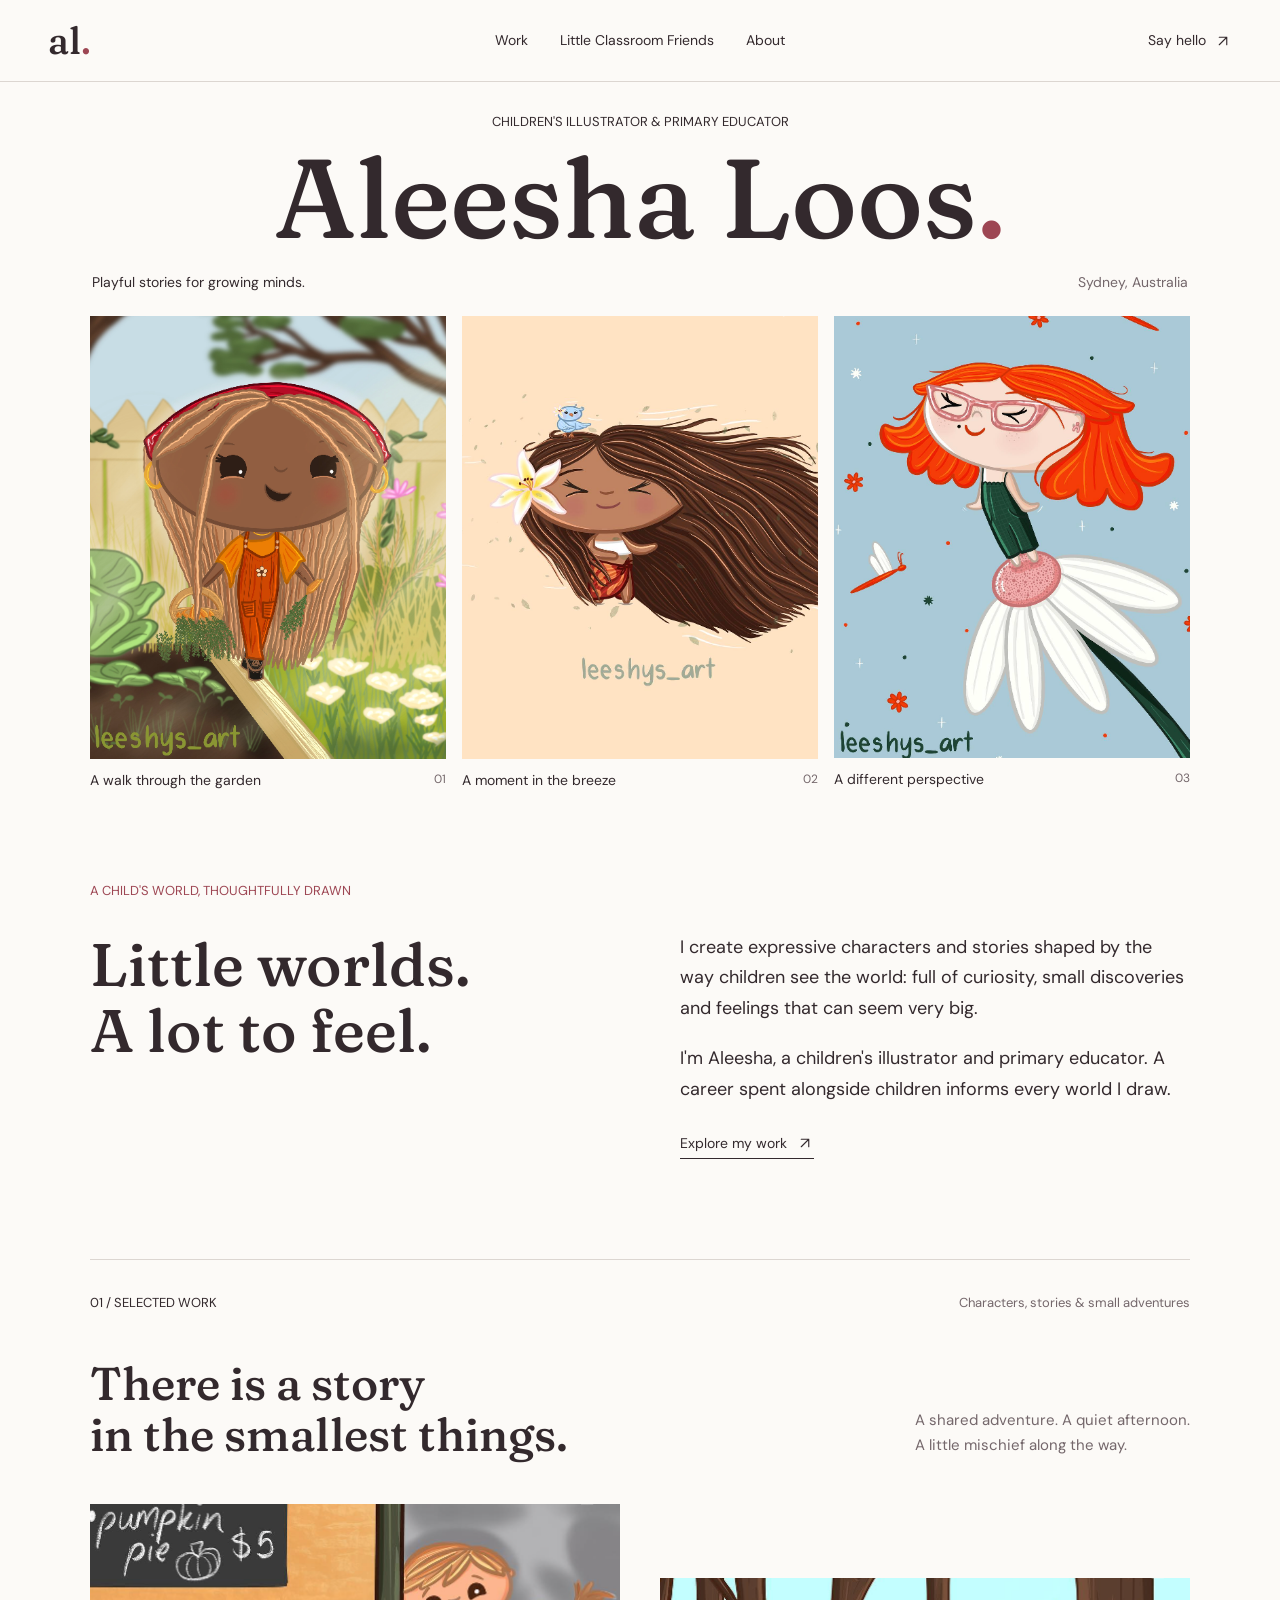
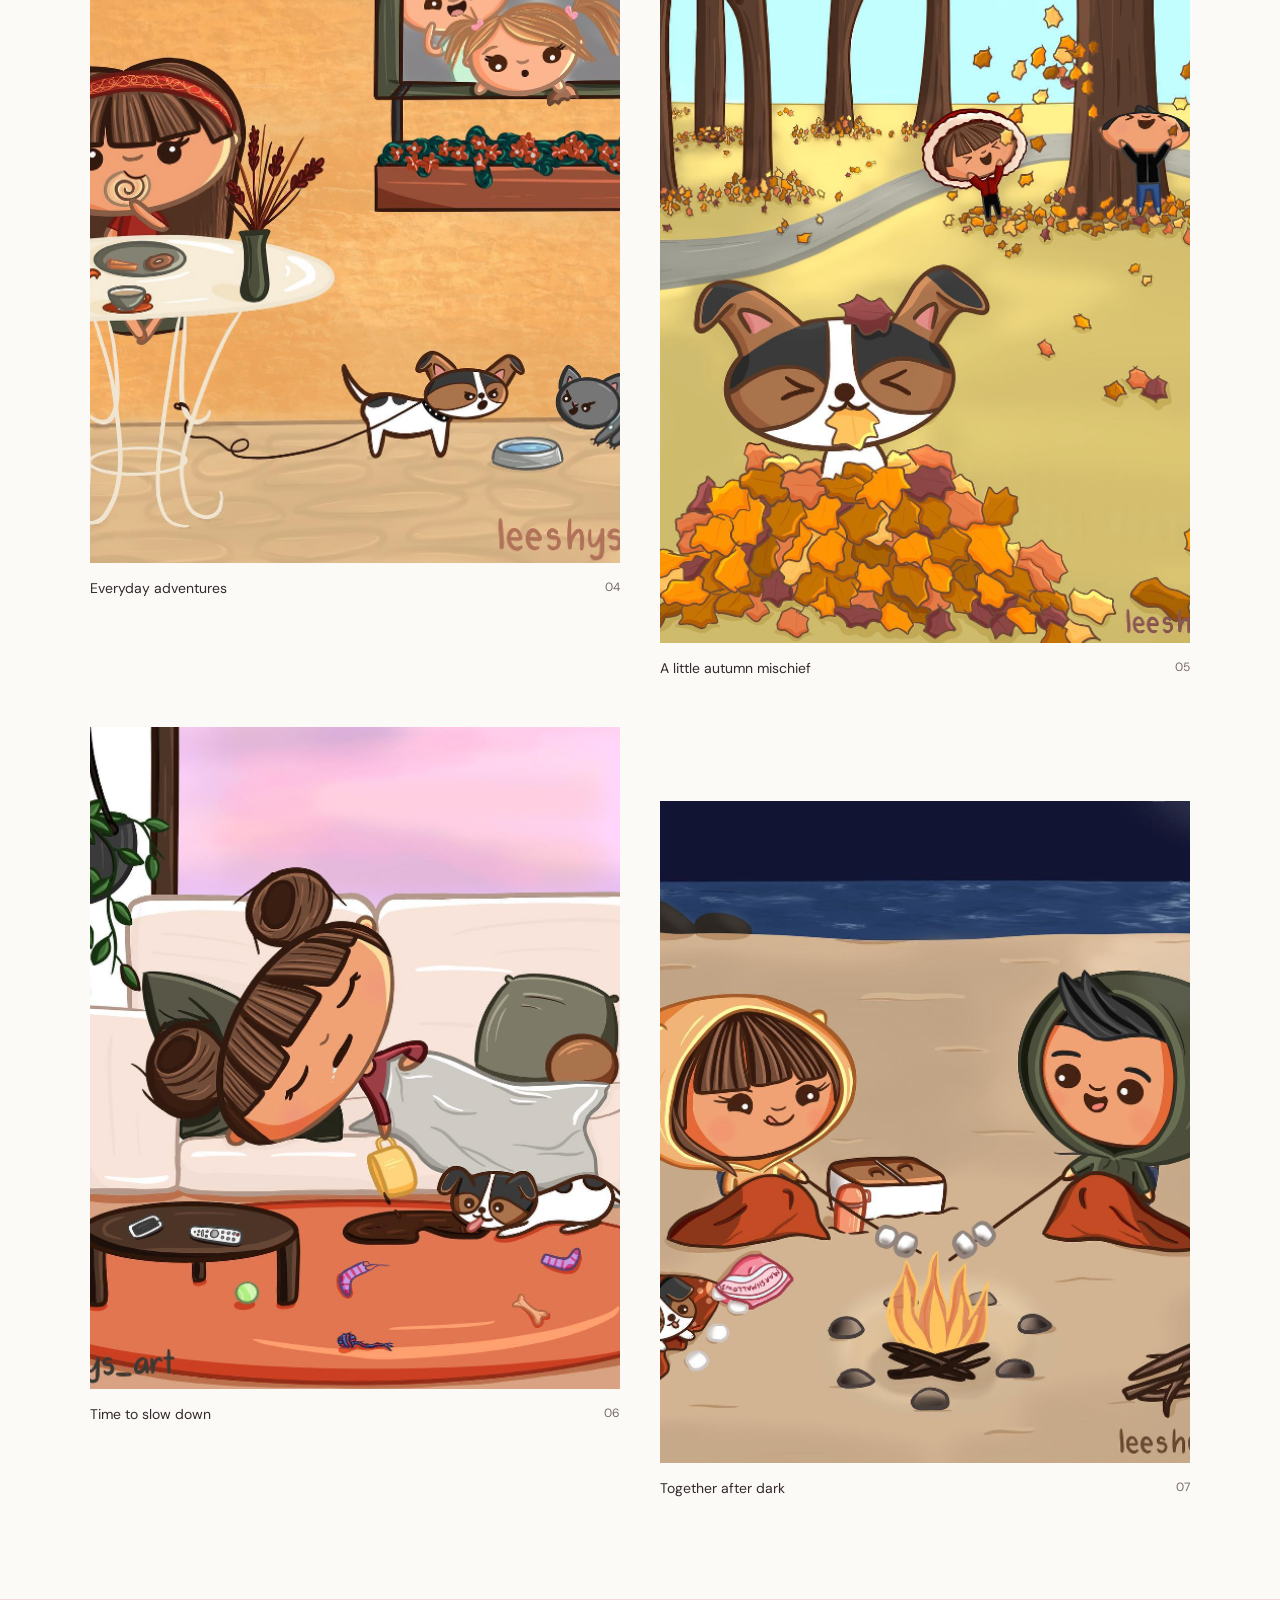
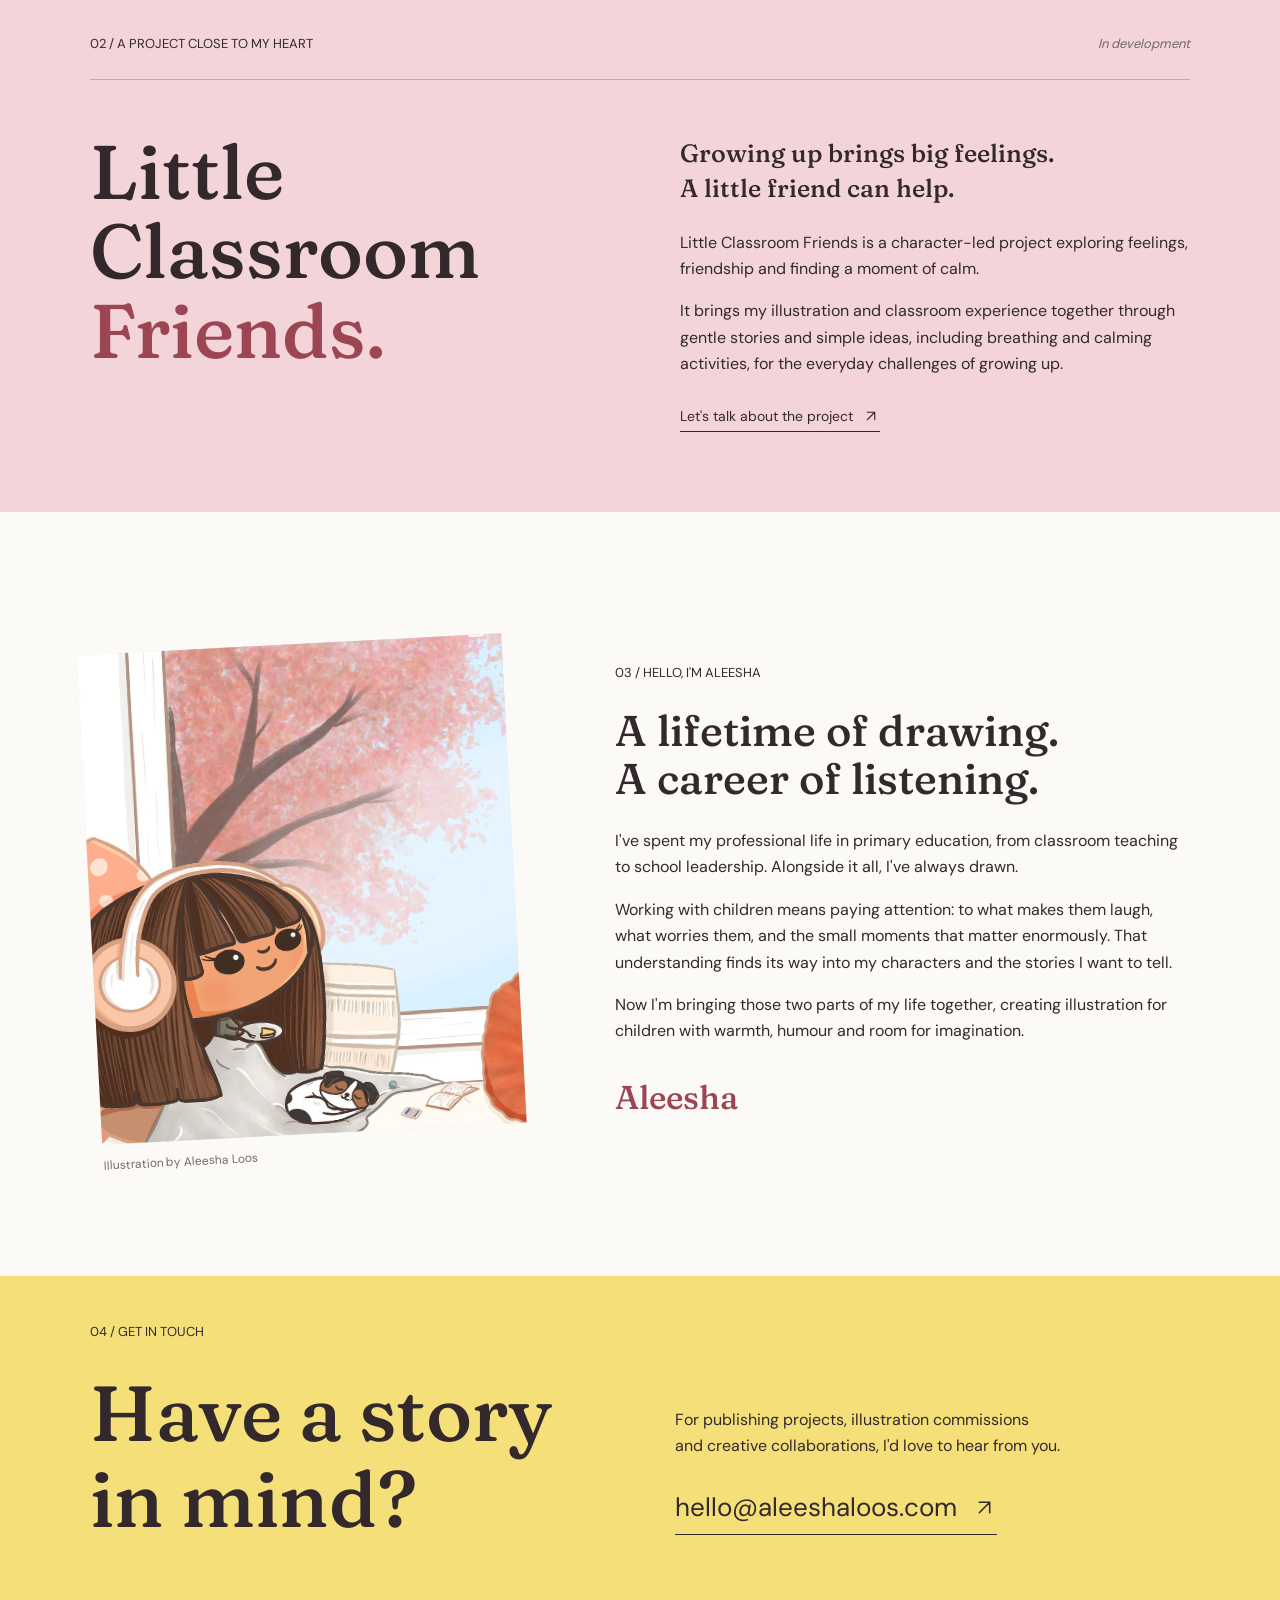
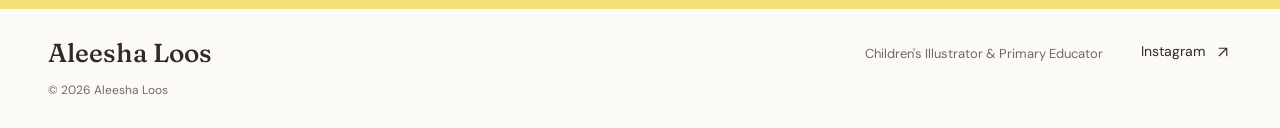
==== index.html @ e189f062 "v1 website for aleesha loos" ====
<!doctype html>
<html lang="en-AU">
<head>
  <meta charset="utf-8" />
  <meta name="viewport" content="width=device-width, initial-scale=1" />
  <meta name="theme-color" content="#fcfaf7" />
  <title>Aleesha Loos | Children's Illustrator &amp; Primary Educator</title>
  <meta name="description" content="Expressive characters and little worlds by Aleesha Loos, a Sydney-based children's illustrator and primary educator. Publishing projects and illustration commissions." />
  <link rel="icon" type="image/svg+xml" href="favicon.svg" />
  <link rel="preload" href="assets/fonts/fraunces-medium.ttf" as="font" type="font/ttf" crossorigin />
  <link rel="preload" href="assets/fonts/dm-sans-regular.ttf" as="font" type="font/ttf" crossorigin />
  <link rel="stylesheet" href="styles.css" />
  <script src="script.js" defer></script>
</head>
<body>
  <a class="skip-link" href="#main">Skip to content</a>
  <!-- Icons from Lucide, ISC licence. -->
  <svg class="icon-definitions" xmlns="http://www.w3.org/2000/svg" aria-hidden="true">
    <symbol id="arrow-up-right" viewBox="0 0 24 24"><path d="M7 7h10v10M7 17 17 7"/></symbol>
    <symbol id="close" viewBox="0 0 24 24"><path d="M18 6 6 18m0-12 12 12"/></symbol>
  </svg>
  <header class="site-header">
    <a href="#top" class="wordmark" aria-label="Aleesha Loos, home">al<span>.</span></a>
    <nav aria-label="Main navigation"><a href="#portfolio">Work</a><a href="#little-classroom-friends">Little Classroom Friends</a><a href="#about">About</a></nav>
    <a class="header-contact" href="#contact">Say hello <svg class="icon" aria-hidden="true"><use href="#arrow-up-right"/></svg></a>
  </header>
  <main id="main">
    <section class="opening" id="top" aria-labelledby="site-title">
      <div class="masthead">
        <p class="eyebrow">Children's Illustrator &amp; Primary Educator</p>
        <h1 id="site-title">Aleesha Loos<span class="name-period">.</span></h1>
        <div class="masthead-bottom"><p>Playful stories for growing minds.</p><p>Sydney, Australia</p></div>
      </div>
      <div class="opening-gallery"><figure class="work-item"><button type="button" class="art-button" aria-label="View a walk through the garden" data-art="garden" data-title="A walk through the garden"><span class="art-window" style="aspect-ratio:380/473"><img src="assets/illustrations-01.png" alt="An illustrated child with long textured hair and an orange outfit walking along a garden fence." fetchpriority="high" decoding="async" style="width:538.94737%;left:-318.15789%;top:-132.55814%" /></span><span class="view-art" aria-hidden="true"><svg class="icon" aria-hidden="true"><use href="#arrow-up-right"/></svg></span></button><figcaption><span>A walk through the garden</span><span class="work-index">01</span></figcaption></figure>
<figure class="work-item"><button type="button" class="art-button" aria-label="View a moment in the breeze" data-art="breeze" data-title="A moment in the breeze"><span class="art-window" style="aspect-ratio:380/473"><img src="assets/illustrations-01.png" alt="A smiling illustrated girl with a flower tucked into long hair blowing in the breeze." fetchpriority="high" decoding="async" style="width:538.94737%;left:-216.84211%;top:-132.55814%" /></span><span class="view-art" aria-hidden="true"><svg class="icon" aria-hidden="true"><use href="#arrow-up-right"/></svg></span></button><figcaption><span>A moment in the breeze</span><span class="work-index">02</span></figcaption></figure>
<figure class="work-item"><button type="button" class="art-button" aria-label="View a different perspective" data-art="daisy" data-title="A different perspective"><span class="art-window" style="aspect-ratio:344/427"><img src="assets/illustrations-02.png" alt="An orange-haired character in glasses balancing on the centre of a white daisy." fetchpriority="high" decoding="async" style="width:551.16279%;left:-436.62791%;top:-42.62295%" /></span><span class="view-art" aria-hidden="true"><svg class="icon" aria-hidden="true"><use href="#arrow-up-right"/></svg></span></button><figcaption><span>A different perspective</span><span class="work-index">03</span></figcaption></figure></div>
    </section>
    <section class="introduction section-wrap" aria-labelledby="intro-title">
      <p class="eyebrow section-label">A child's world, thoughtfully drawn</p>
      <div class="intro-layout">
        <h2 id="intro-title">Little worlds.<br />A lot to feel.</h2>
        <div class="intro-copy">
          <p>I create expressive characters and stories shaped by the way children see the world: full of curiosity, small discoveries and feelings that can seem very big.</p>
          <p>I'm Aleesha, a children's illustrator and primary educator. A career spent alongside children informs every world I draw.</p>
          <a class="text-link" href="#portfolio">Explore my work <svg class="icon" aria-hidden="true"><use href="#arrow-up-right"/></svg></a>
        </div>
      </div>
    </section>
    <section class="selected-work section-wrap" id="portfolio" aria-labelledby="work-title">
      <div class="section-topline"><p class="eyebrow">01 / Selected work</p><p>Characters, stories &amp; small adventures</p></div>
      <div class="work-heading"><h2 id="work-title">There is a story<br />in the smallest things.</h2><p>A shared adventure. A quiet afternoon.<br />A little mischief along the way.</p></div>
      <div class="story-grid"><figure class="work-item"><button type="button" class="art-button" aria-label="View everyday adventures" data-art="cafe" data-title="Everyday adventures"><span class="art-window" style="aspect-ratio:346/430"><img src="assets/illustrations-03.png" alt="A girl sitting outside a cafe with her dog while two children look out of the window." loading="lazy" decoding="async" style="width:544.50867%;left:-128.32370%;top:-103.25581%" /></span><span class="view-art" aria-hidden="true"><svg class="icon" aria-hidden="true"><use href="#arrow-up-right"/></svg></span></button><figcaption><span>Everyday adventures</span><span class="work-index">04</span></figcaption></figure>
<figure class="work-item"><button type="button" class="art-button" aria-label="View a little autumn mischief" data-art="autumn" data-title="A little autumn mischief"><span class="art-window" style="aspect-ratio:343/430"><img src="assets/illustrations-03.png" alt="A dog playing in a heap of autumn leaves while two children enjoy the woods behind it." loading="lazy" decoding="async" style="width:549.27114%;left:-232.06997%;top:-103.25581%" /></span><span class="view-art" aria-hidden="true"><svg class="icon" aria-hidden="true"><use href="#arrow-up-right"/></svg></span></button><figcaption><span>A little autumn mischief</span><span class="work-index">05</span></figcaption></figure>
<figure class="work-item"><button type="button" class="art-button" aria-label="View time to slow down" data-art="rest" data-title="Time to slow down"><span class="art-window" style="aspect-ratio:344/430"><img src="assets/illustrations-03.png" alt="A character resting on a sofa beside a sleeping dog in a warm, colourful living room." loading="lazy" decoding="async" style="width:547.67442%;left:-332.84884%;top:-103.25581%" /></span><span class="view-art" aria-hidden="true"><svg class="icon" aria-hidden="true"><use href="#arrow-up-right"/></svg></span></button><figcaption><span>Time to slow down</span><span class="work-index">06</span></figcaption></figure>
<figure class="work-item"><button type="button" class="art-button" aria-label="View together after dark" data-art="campfire" data-title="Together after dark"><span class="art-window" style="aspect-ratio:344/430"><img src="assets/illustrations-03.png" alt="Two characters wrapped in blankets toasting marshmallows over a campfire beside the sea." loading="lazy" decoding="async" style="width:547.67442%;left:-434.59302%;top:-103.25581%" /></span><span class="view-art" aria-hidden="true"><svg class="icon" aria-hidden="true"><use href="#arrow-up-right"/></svg></span></button><figcaption><span>Together after dark</span><span class="work-index">07</span></figcaption></figure></div>
    </section>
    <section class="friends-section" id="little-classroom-friends" aria-labelledby="friends-title">
      <div class="section-wrap friends-inner">
        <div class="section-topline"><p class="eyebrow">02 / A project close to my heart</p><p class="project-status">In development</p></div>
        <div class="friends-layout">
          <h2 id="friends-title">Little<br />Classroom<br /><span>Friends.</span></h2>
          <div class="friends-copy">
            <p class="lead">Growing up brings big feelings.<br />A little friend can help.</p>
            <p>Little Classroom Friends is a character-led project exploring feelings, friendship and finding a moment of calm.</p>
            <p>It brings my illustration and classroom experience together through gentle stories and simple ideas, including breathing and calming activities, for the everyday challenges of growing up.</p>
            <a class="text-link" href="mailto:hello@aleeshaloos.com?subject=Little%20Classroom%20Friends">Let's talk about the project <svg class="icon" aria-hidden="true"><use href="#arrow-up-right"/></svg></a>
          </div>
        </div>
      </div>
    </section>
    <section class="about-section section-wrap" id="about" aria-labelledby="about-title">
      <div class="about-art"><figure><span class="art-window" style="aspect-ratio:345/398"><img src="assets/illustrations-03.png" alt="A character wearing headphones and reading beside a window, with a small dog tucked under her arm." loading="lazy" decoding="async" style="width:546.08696%;left:-27.24638%;top:-228.39196%" /></span><figcaption>Illustration by Aleesha Loos</figcaption></figure></div>
      <div class="about-copy">
        <p class="eyebrow">03 / Hello, I'm Aleesha</p>
        <h2 id="about-title">A lifetime of drawing.<br />A career of listening.</h2>
        <p>I've spent my professional life in primary education, from classroom teaching to school leadership. Alongside it all, I've always drawn.</p>
        <p>Working with children means paying attention: to what makes them laugh, what worries them, and the small moments that matter enormously. That understanding finds its way into my characters and the stories I want to tell.</p>
        <p>Now I'm bringing those two parts of my life together, creating illustration for children with warmth, humour and room for imagination.</p>
        <p class="about-signature">Aleesha</p>
      </div>
    </section>
    <section class="contact-section" id="contact" aria-labelledby="contact-title">
      <div class="section-wrap contact-inner">
        <p class="eyebrow">04 / Get in touch</p>
        <h2 id="contact-title">Have a story<br />in mind?</h2>
        <div class="contact-details"><p>For publishing projects, illustration commissions<br class="desktop-break" /> and creative collaborations, I'd love to hear from you.</p><a class="email-link" href="mailto:hello@aleeshaloos.com">hello@aleeshaloos.com <svg class="icon" aria-hidden="true"><use href="#arrow-up-right"/></svg></a></div>
      </div>
    </section>
  </main>
  <footer class="site-footer">
    <a class="footer-name" href="#top">Aleesha Loos</a>
    <p>Children's Illustrator &amp; Primary Educator</p>
    <a class="text-link" href="https://www.instagram.com/leeshys_art/" target="_blank" rel="noopener noreferrer">Instagram <svg class="icon" aria-hidden="true"><use href="#arrow-up-right"/></svg></a>
    <p class="copyright">&copy; 2026 Aleesha Loos</p>
  </footer>
  <dialog class="art-dialog" aria-labelledby="dialog-title">
    <div class="dialog-toolbar"><p id="dialog-title"></p><button type="button" class="icon-button dialog-close" aria-label="Close illustration" title="Close illustration"><svg class="icon" aria-hidden="true"><use href="#close"/></svg></button></div>
    <div class="dialog-art"></div>
  </dialog>
</body>
</html>
---- styles.css ----
@font-face{font-family:Fraunces;src:url('assets/fonts/fraunces-medium.ttf') format('truetype');font-style:normal;font-weight:500;font-display:swap}
@font-face{font-family:'DM Sans';src:url('assets/fonts/dm-sans-regular.ttf') format('truetype');font-style:normal;font-weight:400;font-display:swap}
:root{--paper:#fcfaf7;--ink:#33292d;--muted:#74676b;--line:#dcd6d1;--rose:#9d4653;--pink:#f3d5d9;--blue:#d8e8ee;--yellow:#f5df79;--serif:Fraunces,Georgia,serif;--sans:'DM Sans',Arial,sans-serif}
*{box-sizing:border-box}
html{scroll-behavior:smooth;scroll-padding-top:96px}
body{margin:0;background:var(--paper);color:var(--ink);font-family:var(--sans);font-size:16px;line-height:1.65;letter-spacing:0;-webkit-font-smoothing:antialiased}
body.dialog-open{overflow:hidden}
button,a{-webkit-tap-highlight-color:transparent}
a{color:inherit;text-decoration:none}
button{font:inherit;color:inherit}
button:focus-visible,a:focus-visible{outline:2px solid var(--rose);outline-offset:6px}
::selection{background:var(--pink);color:var(--ink)}
p,h1,h2,h3,figure{margin:0}
h1,h2{font-family:var(--serif);font-weight:500;line-height:1.1;text-wrap:balance}
p{max-width:65ch}
.icon{width:22px;height:22px;fill:none;stroke:currentColor;stroke-width:1.5;stroke-linecap:round;stroke-linejoin:round;flex-shrink:0}
.icon-definitions{position:absolute;width:0;height:0;overflow:hidden}
.skip-link{position:fixed;top:8px;left:16px;padding:10px 16px;background:var(--ink);color:white;z-index:20;transform:translateY(-180%)}
.skip-link:focus{transform:translateY(0)}
.site-header{position:relative;z-index:5;min-height:82px;max-width:1440px;margin:auto;padding:12px 48px;display:grid;grid-template-columns:1fr auto 1fr;align-items:center;gap:24px;border-bottom:1px solid var(--line)}
.wordmark{font-family:var(--serif);font-size:38px;line-height:1;justify-self:start}
.wordmark span{color:var(--rose)}
nav{display:flex;align-items:center;gap:32px;font-size:14px}
nav a,.header-contact{position:relative}
nav a:after{content:'';position:absolute;height:1px;background:currentColor;left:0;right:0;bottom:-4px;transform:scaleX(0);transform-origin:left;transition:transform .2s}
nav a:hover:after,nav a[aria-current='location']:after{transform:scaleX(1)}
.header-contact{display:flex;gap:8px;align-items:center;justify-self:end;font-size:14px}
.header-contact .icon{width:18px;height:18px}
.masthead{max-width:1100px;margin:auto;padding:30px 0 22px;text-align:center}
.eyebrow{font-size:13px;line-height:1.5;text-transform:uppercase}
.masthead .eyebrow{margin:auto}
h1{font-size:112px;margin:3px 0 11px;line-height:1.12}
.name-period{color:var(--rose)}
.masthead-bottom{display:flex;justify-content:space-between;font-size:14px;padding:0 2px}
.masthead-bottom p:last-child{color:var(--muted)}
.opening-gallery{max-width:1100px;margin:0 auto;display:grid;grid-template-columns:repeat(3,minmax(0,1fr));gap:16px}
.art-window{display:block;position:relative;overflow:hidden;width:100%;background:var(--blue);isolation:isolate}
.art-window img{position:absolute;max-width:none;height:auto;display:block;pointer-events:none}
.art-button{display:block;position:relative;width:100%;border:0;padding:0;background:transparent;text-align:left;cursor:zoom-in}
.view-art{display:grid;place-items:center;position:absolute;right:16px;bottom:16px;width:38px;height:38px;background:var(--paper);border-radius:50%;opacity:0;transform:translateY(5px);transition:opacity .2s,transform .2s}
.art-button:hover .view-art,.art-button:focus-visible .view-art{opacity:1;transform:translateY(0)}
.work-item figcaption{display:flex;justify-content:space-between;gap:14px;margin-top:11px;font-size:14px;line-height:1.5}
.work-index{font-size:12px;color:var(--muted);font-variant-numeric:tabular-nums}
.section-wrap{width:calc(100% - 96px);max-width:1100px;margin-inline:auto}
.introduction{padding:90px 0 100px}
.section-label{margin-bottom:30px;color:var(--rose)}
.intro-layout{display:grid;grid-template-columns:1fr 1fr;gap:80px}
.intro-layout h2{font-size:60px}
.intro-copy{font-size:18px;line-height:1.7;padding-top:1px}
.intro-copy p+p{margin-top:20px}
.text-link{display:inline-flex;align-items:center;gap:9px;font-size:14px;border-bottom:1px solid var(--ink);padding-bottom:4px;line-height:1.5}
.text-link .icon{width:18px;height:18px;transition:transform .2s}
.text-link:hover .icon,.header-contact:hover .icon{transform:translate(2px,-2px)}
.intro-copy .text-link{margin-top:28px}
.selected-work{padding:32px 0 100px;border-top:1px solid var(--line)}
.section-topline{display:flex;justify-content:space-between;align-items:baseline;gap:24px}
.section-topline>p:last-child{font-size:13px;color:var(--muted)}
.work-heading{display:flex;justify-content:space-between;align-items:flex-end;gap:40px;margin:46px 0 44px}
.work-heading h2{font-size:46px}
.work-heading>p{font-size:15px;color:var(--muted);max-width:330px;padding-bottom:3px}
.story-grid{display:grid;grid-template-columns:repeat(2,minmax(0,1fr));gap:48px 40px}
.story-grid .work-item:nth-child(even){margin-top:74px}
.story-grid .work-item:nth-child(odd){margin-bottom:74px}
.story-grid .work-item figcaption{margin-top:15px}
.friends-section{background:var(--pink);position:relative}
.friends-inner{padding:34px 0 80px}
.friends-inner .section-topline{padding-bottom:24px;border-bottom:1px solid #c6a6ad}
.project-status{font-style:italic}
.friends-layout{display:grid;grid-template-columns:1fr 1fr;gap:80px;padding-top:52px}
.friends-layout>*{min-width:0}
.friends-layout h2{font-size:76px;line-height:1.05}
.friends-layout h2 span{color:var(--rose)}
.friends-copy{padding-top:4px}
.friends-copy .lead{font-family:var(--serif);font-size:25px;line-height:1.4;margin-bottom:24px}
.friends-copy p+p{margin-top:16px}
.friends-copy .text-link{margin-top:28px}
.about-section{display:grid;grid-template-columns:.85fr 1.15fr;gap:100px;align-items:center;padding:110px 0}
.about-art{padding:22px 0 0}
.about-art figure{transform:rotate(-3deg)}
.about-art figcaption{font-size:12px;color:var(--muted);margin-top:12px}
.about-copy h2{font-size:43px;margin:25px 0 26px}
.about-copy>p:not(.eyebrow):not(.about-signature){margin-top:16px}
.about-copy .about-signature{font-family:var(--serif);color:var(--rose);font-size:33px;margin-top:25px}
.contact-section{background:var(--yellow)}
.contact-inner{padding:46px 0 66px;display:grid;grid-template-columns:1fr 1fr;column-gap:70px}
.contact-inner>.eyebrow{grid-column:1/-1;margin-bottom:30px}
.contact-inner h2{font-size:78px}
.contact-details{align-self:end;padding-bottom:8px}
.contact-details>p{font-size:16px;margin-bottom:28px}
.email-link{font-size:26px;line-height:1.5;display:inline-flex;align-items:center;gap:15px;border-bottom:1px solid var(--ink);padding-bottom:7px;overflow-wrap:anywhere}
.email-link .icon{width:25px;height:25px}
.site-footer{max-width:1440px;padding:28px 48px;display:grid;grid-template-columns:1fr auto auto;gap:10px 38px;align-items:center;margin:auto}
.footer-name{font-family:var(--serif);font-size:26px;line-height:1.3}
.site-footer>p{font-size:13px;color:var(--muted)}
.site-footer>.text-link{border:0;justify-self:end}
.site-footer .copyright{grid-column:1/-1;font-size:12px}
.art-dialog{padding:14px 18px 18px;border:0;background:var(--paper);color:var(--ink);max-width:calc(100% - 24px);max-height:calc(100dvh - 24px);width:max-content;margin:auto;overflow:auto}
.art-dialog::backdrop{background:rgb(30 25 28 / 88%)}
.dialog-toolbar{display:flex;align-items:center;justify-content:space-between;gap:20px;margin-bottom:10px;font-size:14px}
.icon-button{display:grid;place-items:center;flex-shrink:0;background:transparent;border:0;width:44px;height:44px;cursor:pointer}
.icon-button:hover{background:var(--pink)}
.dialog-art{width:min(600px,calc(100vw - 60px),calc((100dvh - 110px) * .8))}
@media(min-width:1000px) and (max-height:820px){.masthead,.opening-gallery{max-width:930px}.masthead{padding-top:22px}h1{font-size:94px}.site-header{min-height:70px}.introduction{padding-top:66px}}
@media(min-width:1600px){.masthead,.opening-gallery{max-width:1180px}.introduction{padding-top:80px}}
@media(max-width:1199px){.masthead,.opening-gallery{width:calc(100% - 96px)}h1{font-size:94px}.intro-layout,.friends-layout{gap:48px}.friends-layout h2{font-size:64px}.about-section{gap:55px}.about-copy h2{font-size:38px}.contact-inner h2{font-size:66px}.email-link{font-size:22px}}
@media(max-width:850px){.site-header{padding-inline:28px;gap:20px}nav{gap:20px}.masthead,.opening-gallery,.section-wrap{width:calc(100% - 56px)}h1{font-size:80px}.masthead{padding-top:24px}.opening-gallery{gap:12px}.work-item figcaption{font-size:12px}.introduction{padding:64px 0 72px}.intro-layout{gap:32px}.intro-layout h2{font-size:46px}.intro-copy{font-size:16px}.work-heading h2{font-size:36px}.work-heading>p{max-width:230px;font-size:14px}.story-grid{gap:30px 24px}.story-grid .work-item:nth-child(even){margin-top:45px}.story-grid .work-item:nth-child(odd){margin-bottom:45px}.friends-layout{gap:35px}.friends-layout h2{font-size:52px}.friends-copy .lead{font-size:22px}.about-section{gap:36px;padding:80px 0}.about-copy h2{font-size:31px}.contact-inner{gap:24px}.contact-inner h2{font-size:60px}.email-link{font-size:19px;gap:6px}.site-footer{padding-inline:28px;gap:10px 22px}.site-footer>p:nth-child(2){font-size:12px}}
@media(max-width:600px){html{scroll-padding-top:24px}.site-header{grid-template-columns:1fr 1fr;gap:14px;padding:15px 20px 14px;min-height:104px}.wordmark{font-size:30px}.site-header nav{grid-row:2;grid-column:1/-1;justify-content:space-between;gap:14px;font-size:13px}.header-contact{grid-column:2;grid-row:1;font-size:13px}.masthead{width:calc(100% - 40px);padding:25px 0 20px}.masthead .eyebrow{font-size:11px}h1{font-size:54px;white-space:nowrap;margin:9px 0 14px}.masthead-bottom{font-size:12px;justify-content:center}.masthead-bottom p:last-child{display:none}.opening-gallery{width:100%;max-width:none;grid-template-columns:repeat(3,72%);gap:12px;overflow-x:auto;padding:0 20px 12px;scroll-snap-type:x mandatory;scroll-padding-left:20px;scrollbar-width:thin;scrollbar-color:var(--line) transparent}.opening-gallery .work-item{scroll-snap-align:start}.opening-gallery .work-item figcaption{font-size:12px}.section-wrap{width:calc(100% - 40px)}.introduction{padding:49px 0 60px}.section-label{font-size:11px;margin-bottom:22px}.intro-layout{grid-template-columns:1fr;gap:26px}.intro-layout h2{font-size:44px}.intro-copy{font-size:16px}.intro-copy .text-link{margin-top:22px}.selected-work{padding-top:23px;padding-bottom:58px}.section-topline{align-items:start;gap:20px}.section-topline .eyebrow{font-size:11px}.selected-work .section-topline>p:last-child{display:none}.work-heading{display:block;margin:28px 0}.work-heading h2{font-size:35px}.work-heading>p{margin-top:20px;max-width:none;font-size:14px}.story-grid{gap:28px 13px}.story-grid .work-item:nth-child(even){margin-top:34px}.story-grid .work-item:nth-child(odd){margin-bottom:34px}.story-grid .work-item figcaption{font-size:12px;gap:6px;margin-top:9px}.story-grid .work-index{display:none}.view-art{width:30px;height:30px;bottom:10px;right:10px}.view-art .icon{width:18px;height:18px}.friends-inner{padding-top:24px;padding-bottom:48px}.friends-inner .section-topline{padding-bottom:18px}.section-topline>p:last-child{font-size:12px;flex-shrink:0}.friends-layout{grid-template-columns:1fr;padding-top:32px;gap:30px}.friends-layout h2{font-size:58px}.friends-layout h2 br:first-child{display:none}.friends-copy{padding:0}.friends-copy .lead{font-size:24px}.friends-copy>p{font-size:16px}.about-section{grid-template-columns:1fr;padding:62px 0;gap:38px}.about-art{max-width:270px;width:76%;margin:0 auto;padding-top:0}.about-art figcaption{font-size:11px}.about-copy h2{font-size:34px;margin-top:20px}.about-copy .eyebrow{font-size:11px}.contact-inner{padding:30px 0 44px;grid-template-columns:1fr;gap:0}.contact-inner>.eyebrow{font-size:11px;margin-bottom:25px}.contact-inner h2{font-size:62px}.contact-details{margin-top:28px;padding:0}.contact-details>p{margin-bottom:24px}.desktop-break{display:none}.email-link{font-size:22px;gap:12px}.site-footer{padding:26px 20px;grid-template-columns:1fr auto;gap:13px}.footer-name{font-size:24px}.site-footer>p:nth-child(2){grid-column:1/-1;grid-row:2}.site-footer>.text-link{grid-column:2;grid-row:1;font-size:13px}.site-footer .copyright{margin-top:9px}.dialog-toolbar{font-size:13px}}
@media(max-width:370px){h1{font-size:44px}.friends-layout h2{font-size:50px}.email-link{font-size:19px}.site-header nav{font-size:12px}.masthead .eyebrow{font-size:10px}}
@media(prefers-reduced-motion:reduce){html{scroll-behavior:auto}*,*:before,*:after{transition:none!important;animation:none!important}}
@media(max-width:600px){.friends-layout h2 br:first-child{display:block}}
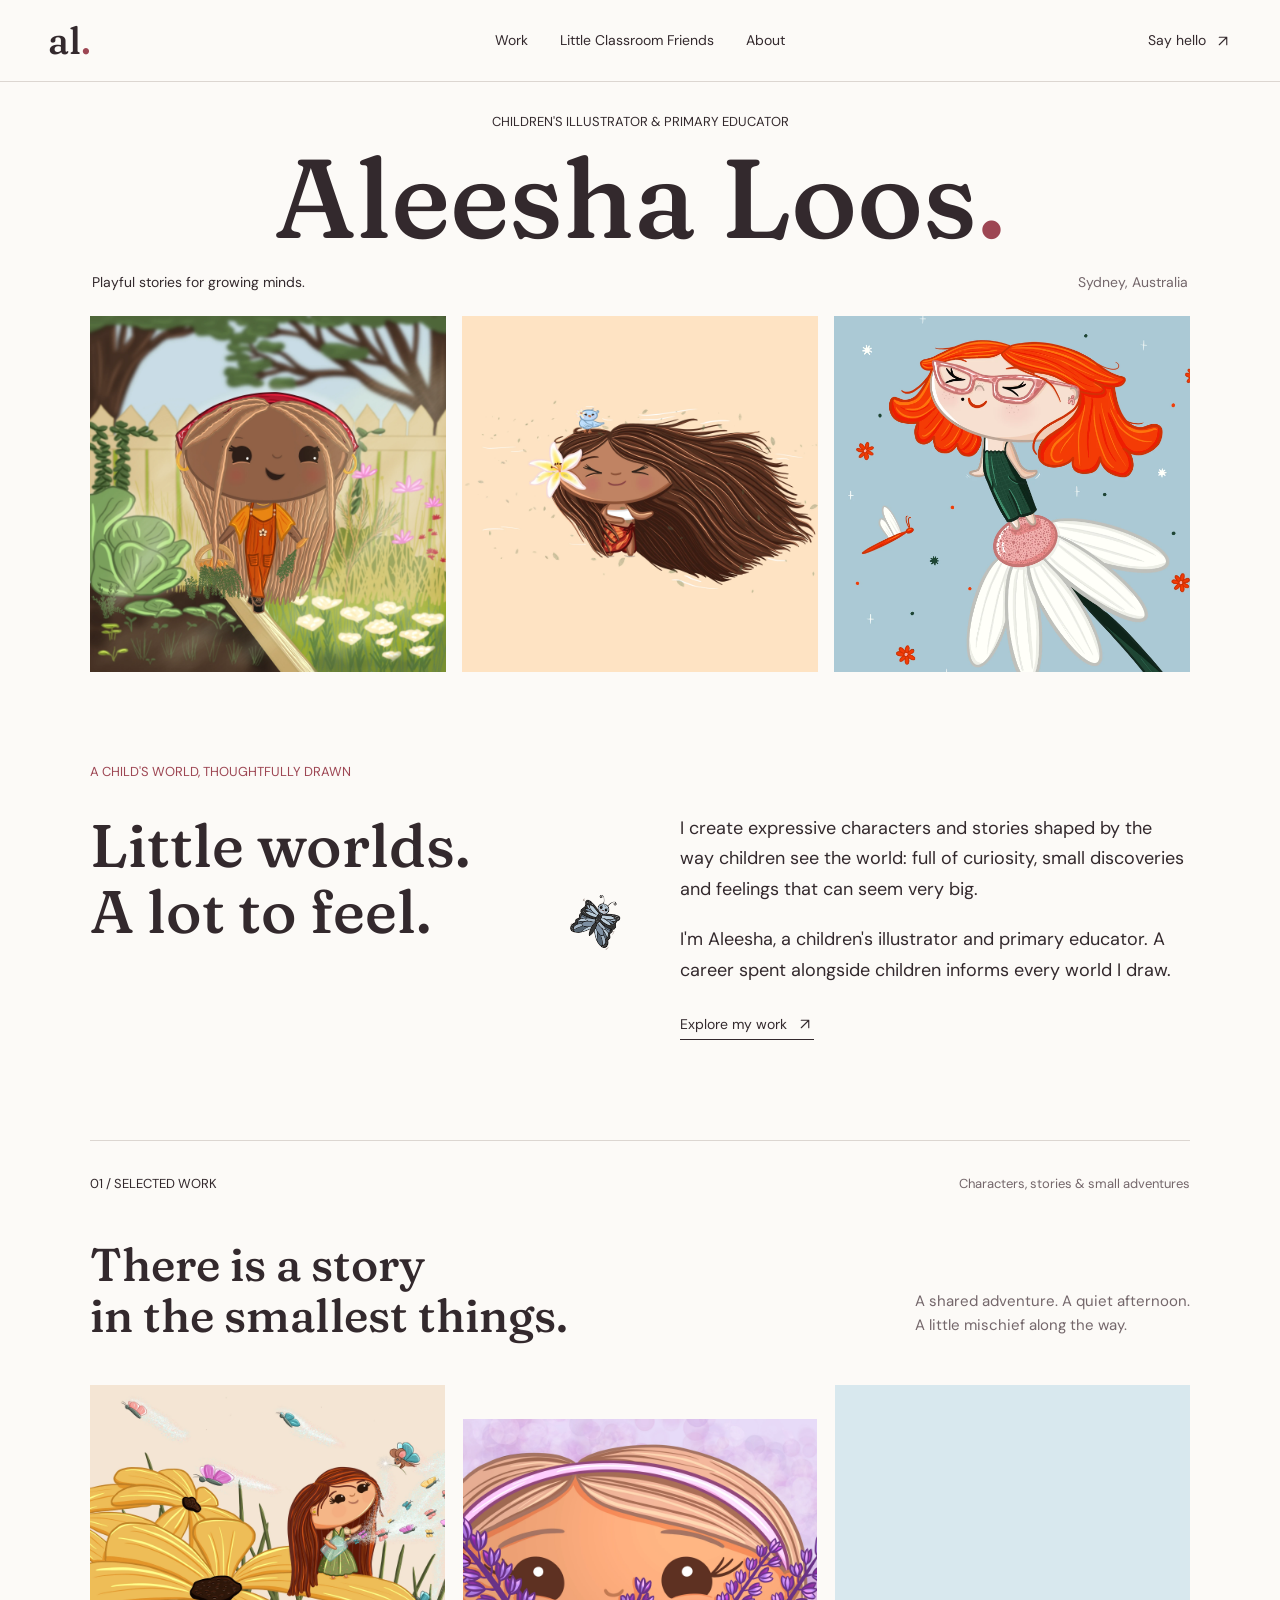
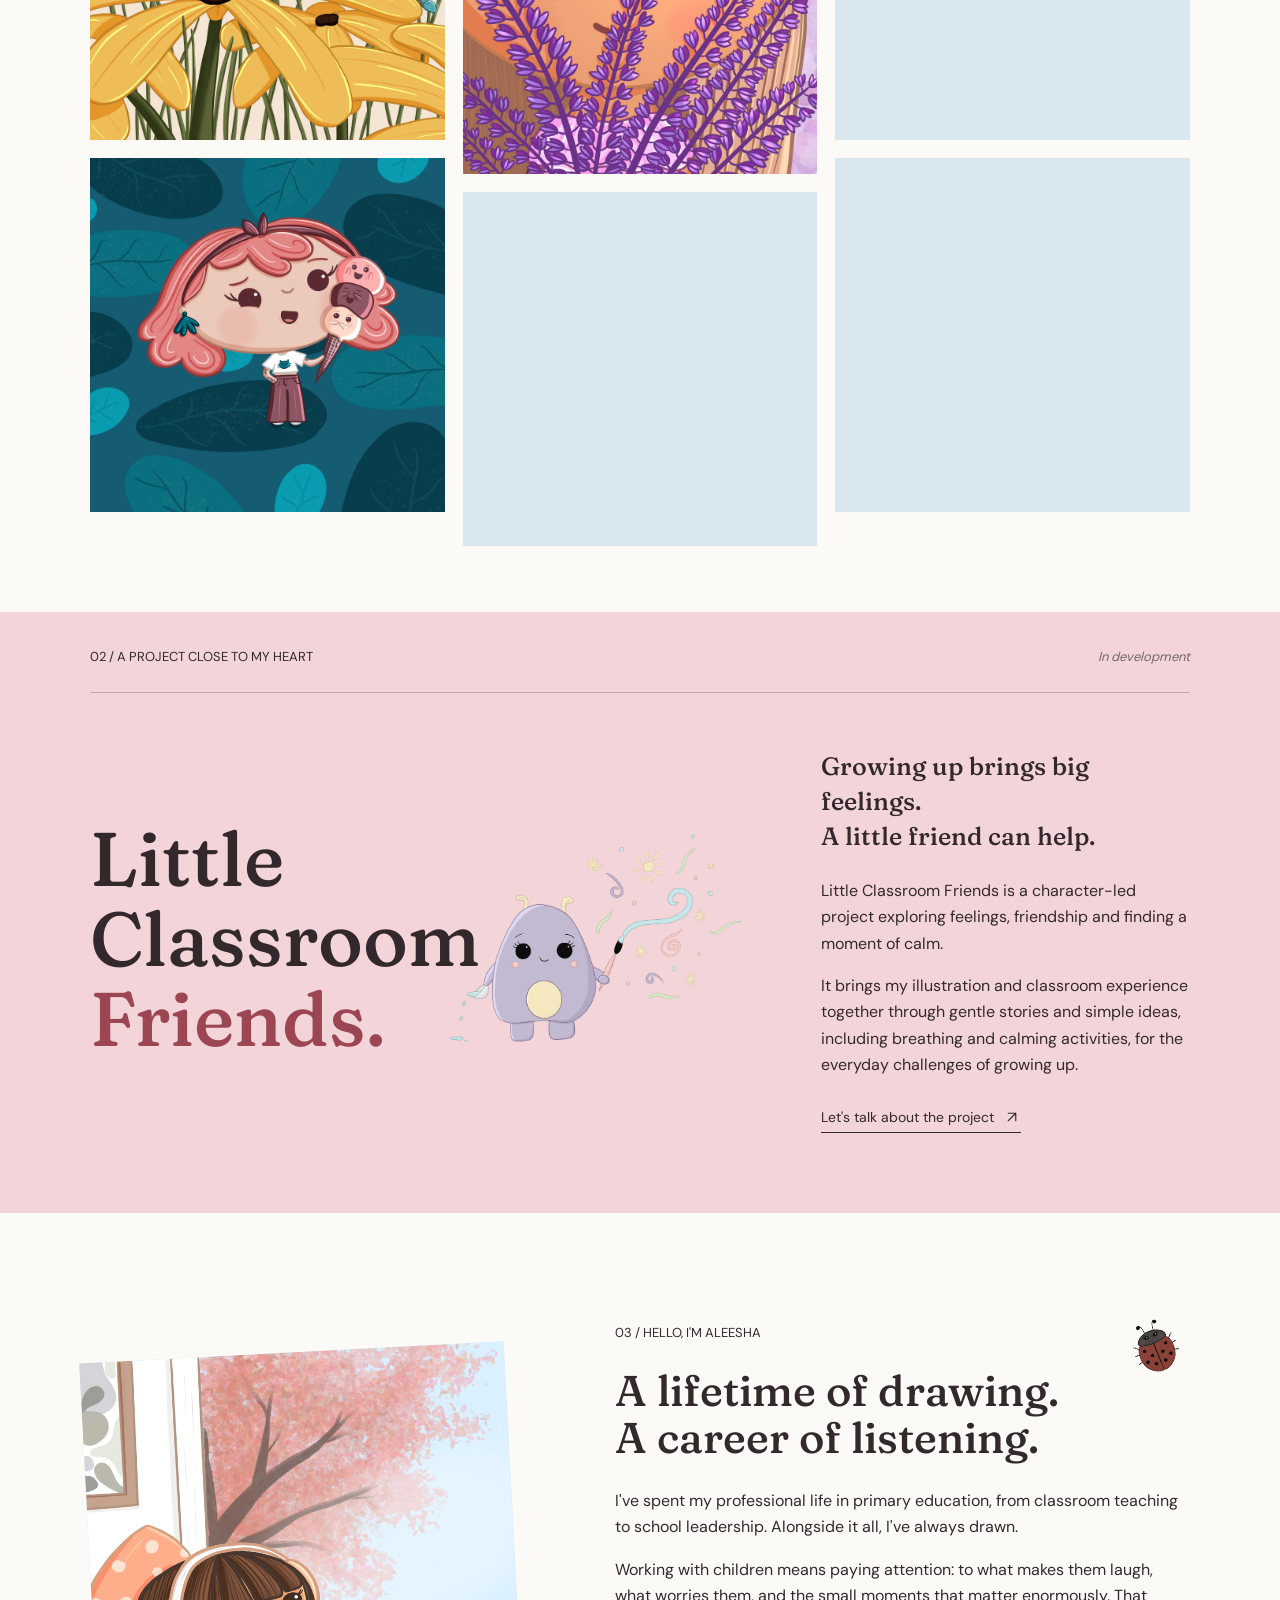
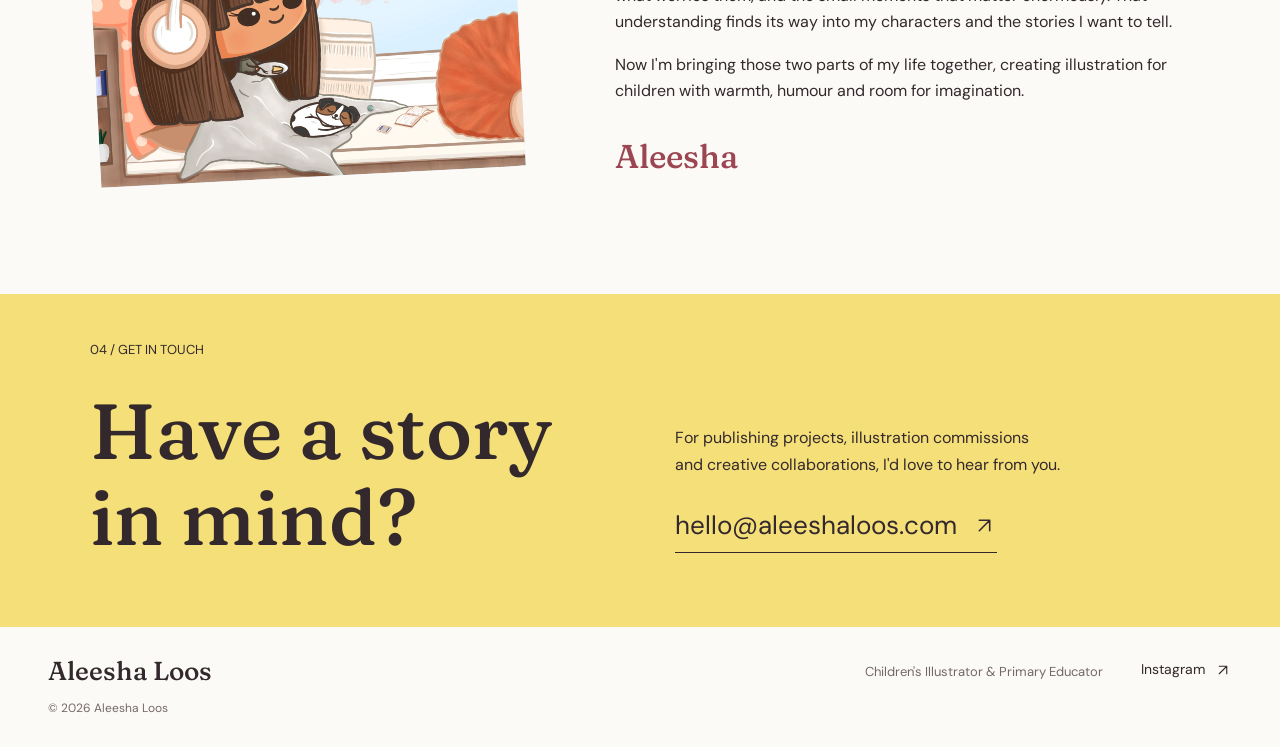
==== commit ddec3cdc: "Refresh portfolio artwork and responsive galleries" ====
--- a/index.html
+++ b/index.html
@@ -31,14 +31,14 @@
         <h1 id="site-title">Aleesha Loos<span class="name-period">.</span></h1>
         <div class="masthead-bottom"><p>Playful stories for growing minds.</p><p>Sydney, Australia</p></div>
       </div>
-      <div class="opening-gallery"><figure class="work-item"><button type="button" class="art-button" aria-label="View a walk through the garden" data-art="garden" data-title="A walk through the garden"><span class="art-window" style="aspect-ratio:380/473"><img src="assets/illustrations-01.png" alt="An illustrated child with long textured hair and an orange outfit walking along a garden fence." fetchpriority="high" decoding="async" style="width:538.94737%;left:-318.15789%;top:-132.55814%" /></span><span class="view-art" aria-hidden="true"><svg class="icon" aria-hidden="true"><use href="#arrow-up-right"/></svg></span></button><figcaption><span>A walk through the garden</span><span class="work-index">01</span></figcaption></figure>
-<figure class="work-item"><button type="button" class="art-button" aria-label="View a moment in the breeze" data-art="breeze" data-title="A moment in the breeze"><span class="art-window" style="aspect-ratio:380/473"><img src="assets/illustrations-01.png" alt="A smiling illustrated girl with a flower tucked into long hair blowing in the breeze." fetchpriority="high" decoding="async" style="width:538.94737%;left:-216.84211%;top:-132.55814%" /></span><span class="view-art" aria-hidden="true"><svg class="icon" aria-hidden="true"><use href="#arrow-up-right"/></svg></span></button><figcaption><span>A moment in the breeze</span><span class="work-index">02</span></figcaption></figure>
-<figure class="work-item"><button type="button" class="art-button" aria-label="View a different perspective" data-art="daisy" data-title="A different perspective"><span class="art-window" style="aspect-ratio:344/427"><img src="assets/illustrations-02.png" alt="An orange-haired character in glasses balancing on the centre of a white daisy." fetchpriority="high" decoding="async" style="width:551.16279%;left:-436.62791%;top:-42.62295%" /></span><span class="view-art" aria-hidden="true"><svg class="icon" aria-hidden="true"><use href="#arrow-up-right"/></svg></span></button><figcaption><span>A different perspective</span><span class="work-index">03</span></figcaption></figure></div>
+      <div class="opening-gallery"><figure class="work-item"><button type="button" class="art-button" aria-label="View garden illustration"><span class="art-window hero-art"><img src="assets/portfolio/hero-01.webp" alt="An illustrated child with long textured hair and an orange outfit walking through a garden." fetchpriority="high" decoding="async" /></span><span class="view-art" aria-hidden="true"><svg class="icon" aria-hidden="true"><use href="#arrow-up-right"/></svg></span></button></figure>
+<figure class="work-item"><button type="button" class="art-button" aria-label="View breeze illustration"><span class="art-window hero-art"><img src="assets/portfolio/hero-02.webp" alt="A smiling illustrated girl with a flower tucked into her long hair as it blows in the breeze." fetchpriority="high" decoding="async" /></span><span class="view-art" aria-hidden="true"><svg class="icon" aria-hidden="true"><use href="#arrow-up-right"/></svg></span></button></figure>
+<figure class="work-item"><button type="button" class="art-button" aria-label="View daisy illustration"><span class="art-window hero-art"><img src="assets/portfolio/hero-03.webp" alt="An orange-haired character in glasses balancing on the centre of a white daisy." fetchpriority="high" decoding="async" /></span><span class="view-art" aria-hidden="true"><svg class="icon" aria-hidden="true"><use href="#arrow-up-right"/></svg></span></button></figure></div>
     </section>
     <section class="introduction section-wrap" aria-labelledby="intro-title">
       <p class="eyebrow section-label">A child's world, thoughtfully drawn</p>
       <div class="intro-layout">
-        <h2 id="intro-title">Little worlds.<br />A lot to feel.</h2>
+        <div class="intro-heading"><h2 id="intro-title">Little worlds.<br />A lot to feel.</h2><img class="page-detail page-detail-butterfly" src="assets/portfolio/detail-04.webp" alt="" aria-hidden="true" /></div>
         <div class="intro-copy">
           <p>I create expressive characters and stories shaped by the way children see the world: full of curiosity, small discoveries and feelings that can seem very big.</p>
           <p>I'm Aleesha, a children's illustrator and primary educator. A career spent alongside children informs every world I draw.</p>
@@ -49,16 +49,21 @@
     <section class="selected-work section-wrap" id="portfolio" aria-labelledby="work-title">
       <div class="section-topline"><p class="eyebrow">01 / Selected work</p><p>Characters, stories &amp; small adventures</p></div>
       <div class="work-heading"><h2 id="work-title">There is a story<br />in the smallest things.</h2><p>A shared adventure. A quiet afternoon.<br />A little mischief along the way.</p></div>
-      <div class="story-grid"><figure class="work-item"><button type="button" class="art-button" aria-label="View everyday adventures" data-art="cafe" data-title="Everyday adventures"><span class="art-window" style="aspect-ratio:346/430"><img src="assets/illustrations-03.png" alt="A girl sitting outside a cafe with her dog while two children look out of the window." loading="lazy" decoding="async" style="width:544.50867%;left:-128.32370%;top:-103.25581%" /></span><span class="view-art" aria-hidden="true"><svg class="icon" aria-hidden="true"><use href="#arrow-up-right"/></svg></span></button><figcaption><span>Everyday adventures</span><span class="work-index">04</span></figcaption></figure>
-<figure class="work-item"><button type="button" class="art-button" aria-label="View a little autumn mischief" data-art="autumn" data-title="A little autumn mischief"><span class="art-window" style="aspect-ratio:343/430"><img src="assets/illustrations-03.png" alt="A dog playing in a heap of autumn leaves while two children enjoy the woods behind it." loading="lazy" decoding="async" style="width:549.27114%;left:-232.06997%;top:-103.25581%" /></span><span class="view-art" aria-hidden="true"><svg class="icon" aria-hidden="true"><use href="#arrow-up-right"/></svg></span></button><figcaption><span>A little autumn mischief</span><span class="work-index">05</span></figcaption></figure>
-<figure class="work-item"><button type="button" class="art-button" aria-label="View time to slow down" data-art="rest" data-title="Time to slow down"><span class="art-window" style="aspect-ratio:344/430"><img src="assets/illustrations-03.png" alt="A character resting on a sofa beside a sleeping dog in a warm, colourful living room." loading="lazy" decoding="async" style="width:547.67442%;left:-332.84884%;top:-103.25581%" /></span><span class="view-art" aria-hidden="true"><svg class="icon" aria-hidden="true"><use href="#arrow-up-right"/></svg></span></button><figcaption><span>Time to slow down</span><span class="work-index">06</span></figcaption></figure>
-<figure class="work-item"><button type="button" class="art-button" aria-label="View together after dark" data-art="campfire" data-title="Together after dark"><span class="art-window" style="aspect-ratio:344/430"><img src="assets/illustrations-03.png" alt="Two characters wrapped in blankets toasting marshmallows over a campfire beside the sea." loading="lazy" decoding="async" style="width:547.67442%;left:-434.59302%;top:-103.25581%" /></span><span class="view-art" aria-hidden="true"><svg class="icon" aria-hidden="true"><use href="#arrow-up-right"/></svg></span></button><figcaption><span>Together after dark</span><span class="work-index">07</span></figcaption></figure></div>
+      <div class="story-grid"><figure class="work-item"><button type="button" class="art-button" aria-label="View flower illustration"><span class="art-window portfolio-art"><img src="assets/portfolio/work-01.webp" alt="A small illustrated girl exploring among towering yellow flowers and drifting butterflies." loading="lazy" decoding="async" /></span><span class="view-art" aria-hidden="true"><svg class="icon" aria-hidden="true"><use href="#arrow-up-right"/></svg></span></button></figure>
+<figure class="work-item"><button type="button" class="art-button" aria-label="View lavender illustration"><span class="art-window portfolio-art"><img src="assets/portfolio/work-02.webp" alt="A close portrait of a smiling child peeking through purple lavender stems." loading="lazy" decoding="async" /></span><span class="view-art" aria-hidden="true"><svg class="icon" aria-hidden="true"><use href="#arrow-up-right"/></svg></span></button></figure>
+<figure class="work-item"><button type="button" class="art-button" aria-label="View quiet afternoon illustration"><span class="art-window portfolio-art"><img src="assets/portfolio/work-03.webp" alt="A character resting on a sofa beside a sleeping dog in a warm living room." loading="lazy" decoding="async" /></span><span class="view-art" aria-hidden="true"><svg class="icon" aria-hidden="true"><use href="#arrow-up-right"/></svg></span></button></figure>
+<figure class="work-item"><button type="button" class="art-button" aria-label="View ice cream illustration"><span class="art-window portfolio-art"><img src="assets/portfolio/work-04.webp" alt="A cheerful pink-haired ice-cream seller carrying three smiling scoops." loading="lazy" decoding="async" /></span><span class="view-art" aria-hidden="true"><svg class="icon" aria-hidden="true"><use href="#arrow-up-right"/></svg></span></button></figure>
+<figure class="work-item"><button type="button" class="art-button" aria-label="View baker illustration"><span class="art-window portfolio-art"><img src="assets/portfolio/work-05.webp" alt="A smiling neighbourhood baker carrying baguettes beneath a silver tray." loading="lazy" decoding="async" /></span><span class="view-art" aria-hidden="true"><svg class="icon" aria-hidden="true"><use href="#arrow-up-right"/></svg></span></button></figure>
+<figure class="work-item"><button type="button" class="art-button" aria-label="View autumn illustration"><span class="art-window portfolio-art"><img src="assets/portfolio/work-06.webp" alt="A dog hiding in a heap of autumn leaves while two children play among the trees." loading="lazy" decoding="async" /></span><span class="view-art" aria-hidden="true"><svg class="icon" aria-hidden="true"><use href="#arrow-up-right"/></svg></span></button></figure></div>
     </section>
     <section class="friends-section" id="little-classroom-friends" aria-labelledby="friends-title">
       <div class="section-wrap friends-inner">
         <div class="section-topline"><p class="eyebrow">02 / A project close to my heart</p><p class="project-status">In development</p></div>
         <div class="friends-layout">
           <h2 id="friends-title">Little<br />Classroom<br /><span>Friends.</span></h2>
+          <div class="friends-visual">
+            <img class="friend-main" src="assets/portfolio/classroom-friends.webp" alt="A gentle purple classroom friend painting colourful curls in the air." loading="lazy" decoding="async" />
+          </div>
           <div class="friends-copy">
             <p class="lead">Growing up brings big feelings.<br />A little friend can help.</p>
             <p>Little Classroom Friends is a character-led project exploring feelings, friendship and finding a moment of calm.</p>
@@ -69,8 +74,9 @@
       </div>
     </section>
     <section class="about-section section-wrap" id="about" aria-labelledby="about-title">
-      <div class="about-art"><figure><span class="art-window" style="aspect-ratio:345/398"><img src="assets/illustrations-03.png" alt="A character wearing headphones and reading beside a window, with a small dog tucked under her arm." loading="lazy" decoding="async" style="width:546.08696%;left:-27.24638%;top:-228.39196%" /></span><figcaption>Illustration by Aleesha Loos</figcaption></figure></div>
+      <div class="about-art"><figure><span class="art-window about-portrait"><img src="assets/portfolio/about-aleesha.webp" alt="An illustrated self-portrait of Aleesha wearing headphones and reading beside a window, with a small dog tucked under her arm." loading="lazy" decoding="async" /></span></figure></div>
       <div class="about-copy">
+        <img class="page-detail page-detail-ladybird" src="assets/portfolio/detail-01.webp" alt="" aria-hidden="true" />
         <p class="eyebrow">03 / Hello, I'm Aleesha</p>
         <h2 id="about-title">A lifetime of drawing.<br />A career of listening.</h2>
         <p>I've spent my professional life in primary education, from classroom teaching to school leadership. Alongside it all, I've always drawn.</p>
@@ -93,8 +99,8 @@
     <a class="text-link" href="https://www.instagram.com/leeshys_art/" target="_blank" rel="noopener noreferrer">Instagram <svg class="icon" aria-hidden="true"><use href="#arrow-up-right"/></svg></a>
     <p class="copyright">&copy; 2026 Aleesha Loos</p>
   </footer>
-  <dialog class="art-dialog" aria-labelledby="dialog-title">
-    <div class="dialog-toolbar"><p id="dialog-title"></p><button type="button" class="icon-button dialog-close" aria-label="Close illustration" title="Close illustration"><svg class="icon" aria-hidden="true"><use href="#close"/></svg></button></div>
+  <dialog class="art-dialog" aria-label="Artwork preview">
+    <div class="dialog-toolbar"><button type="button" class="icon-button dialog-close" aria-label="Close illustration" title="Close illustration"><svg class="icon" aria-hidden="true"><use href="#close"/></svg></button></div>
     <div class="dialog-art"></div>
   </dialog>
 </body>
--- a/styles.css
+++ b/styles.css
@@ -35,14 +35,17 @@
 .masthead-bottom p:last-child{color:var(--muted)}
 .opening-gallery{max-width:1100px;margin:0 auto;display:grid;grid-template-columns:repeat(3,minmax(0,1fr));gap:16px}
 .art-window{display:block;position:relative;overflow:hidden;width:100%;background:var(--blue);isolation:isolate}
-.art-window img{position:absolute;max-width:none;height:auto;display:block;pointer-events:none}
+.art-window img{position:absolute;inset:0;width:100%;height:100%;object-fit:cover;display:block;pointer-events:none}
+.hero-art,.portfolio-art{aspect-ratio:1/1}
+.about-portrait{aspect-ratio:1/1}
 .art-button{display:block;position:relative;width:100%;border:0;padding:0;background:transparent;text-align:left;cursor:zoom-in}
 .view-art{display:grid;place-items:center;position:absolute;right:16px;bottom:16px;width:38px;height:38px;background:var(--paper);border-radius:50%;opacity:0;transform:translateY(5px);transition:opacity .2s,transform .2s}
 .art-button:hover .view-art,.art-button:focus-visible .view-art{opacity:1;transform:translateY(0)}
-.work-item figcaption{display:flex;justify-content:space-between;gap:14px;margin-top:11px;font-size:14px;line-height:1.5}
-.work-index{font-size:12px;color:var(--muted);font-variant-numeric:tabular-nums}
 .section-wrap{width:calc(100% - 96px);max-width:1100px;margin-inline:auto}
-.introduction{padding:90px 0 100px}
+.introduction{position:relative;padding:90px 0 100px}
+.page-detail{position:absolute;z-index:1;height:auto;pointer-events:none}
+.intro-heading{position:relative;min-width:0}
+.page-detail-butterfly{width:48px;right:-22px;top:36%;transform:rotate(28deg)}
 .section-label{margin-bottom:30px;color:var(--rose)}
 .intro-layout{display:grid;grid-template-columns:1fr 1fr;gap:80px}
 .intro-layout h2{font-size:60px}
@@ -52,24 +55,24 @@
 .text-link .icon{width:18px;height:18px;transition:transform .2s}
 .text-link:hover .icon,.header-contact:hover .icon{transform:translate(2px,-2px)}
 .intro-copy .text-link{margin-top:28px}
-.selected-work{padding:32px 0 100px;border-top:1px solid var(--line)}
+.selected-work{position:relative;padding:32px 0 100px;border-top:1px solid var(--line)}
 .section-topline{display:flex;justify-content:space-between;align-items:baseline;gap:24px}
 .section-topline>p:last-child{font-size:13px;color:var(--muted)}
 .work-heading{display:flex;justify-content:space-between;align-items:flex-end;gap:40px;margin:46px 0 44px}
 .work-heading h2{font-size:46px}
 .work-heading>p{font-size:15px;color:var(--muted);max-width:330px;padding-bottom:3px}
-.story-grid{display:grid;grid-template-columns:repeat(2,minmax(0,1fr));gap:48px 40px}
-.story-grid .work-item:nth-child(even){margin-top:74px}
-.story-grid .work-item:nth-child(odd){margin-bottom:74px}
-.story-grid .work-item figcaption{margin-top:15px}
+.story-grid{display:grid;grid-template-columns:repeat(3,minmax(0,1fr));gap:18px}
+.story-grid .work-item:nth-child(2),.story-grid .work-item:nth-child(5){transform:translateY(34px)}
 .friends-section{background:var(--pink);position:relative}
-.friends-inner{padding:34px 0 80px}
+.friends-inner{position:relative;padding:34px 0 80px}
 .friends-inner .section-topline{padding-bottom:24px;border-bottom:1px solid #c6a6ad}
 .project-status{font-style:italic}
-.friends-layout{display:grid;grid-template-columns:1fr 1fr;gap:80px;padding-top:52px}
+.friends-layout{display:grid;grid-template-columns:.82fr 1fr 1.08fr;gap:54px;align-items:center;padding-top:52px}
 .friends-layout>*{min-width:0}
 .friends-layout h2{font-size:76px;line-height:1.05}
 .friends-layout h2 span{color:var(--rose)}
+.friends-visual{position:relative;aspect-ratio:1/1;display:grid;place-items:center}
+.friend-main{position:relative;z-index:2;width:94%;height:auto;display:block}
 .friends-copy{padding-top:4px}
 .friends-copy .lead{font-family:var(--serif);font-size:25px;line-height:1.4;margin-bottom:24px}
 .friends-copy p+p{margin-top:16px}
@@ -77,8 +80,9 @@
 .about-section{display:grid;grid-template-columns:.85fr 1.15fr;gap:100px;align-items:center;padding:110px 0}
 .about-art{padding:22px 0 0}
 .about-art figure{transform:rotate(-3deg)}
-.about-art figcaption{font-size:12px;color:var(--muted);margin-top:12px}
 .about-copy h2{font-size:43px;margin:25px 0 26px}
+.about-copy{position:relative}
+.page-detail-ladybird{width:48px;right:2%;top:-4px;transform:rotate(-22deg)}
 .about-copy>p:not(.eyebrow):not(.about-signature){margin-top:16px}
 .about-copy .about-signature{font-family:var(--serif);color:var(--rose);font-size:33px;margin-top:25px}
 .contact-section{background:var(--yellow)}
@@ -96,15 +100,15 @@
 .site-footer .copyright{grid-column:1/-1;font-size:12px}
 .art-dialog{padding:14px 18px 18px;border:0;background:var(--paper);color:var(--ink);max-width:calc(100% - 24px);max-height:calc(100dvh - 24px);width:max-content;margin:auto;overflow:auto}
 .art-dialog::backdrop{background:rgb(30 25 28 / 88%)}
-.dialog-toolbar{display:flex;align-items:center;justify-content:space-between;gap:20px;margin-bottom:10px;font-size:14px}
+.dialog-toolbar{display:flex;align-items:center;justify-content:flex-end;margin-bottom:10px;font-size:14px}
 .icon-button{display:grid;place-items:center;flex-shrink:0;background:transparent;border:0;width:44px;height:44px;cursor:pointer}
 .icon-button:hover{background:var(--pink)}
 .dialog-art{width:min(600px,calc(100vw - 60px),calc((100dvh - 110px) * .8))}
 @media(min-width:1000px) and (max-height:820px){.masthead,.opening-gallery{max-width:930px}.masthead{padding-top:22px}h1{font-size:94px}.site-header{min-height:70px}.introduction{padding-top:66px}}
 @media(min-width:1600px){.masthead,.opening-gallery{max-width:1180px}.introduction{padding-top:80px}}
 @media(max-width:1199px){.masthead,.opening-gallery{width:calc(100% - 96px)}h1{font-size:94px}.intro-layout,.friends-layout{gap:48px}.friends-layout h2{font-size:64px}.about-section{gap:55px}.about-copy h2{font-size:38px}.contact-inner h2{font-size:66px}.email-link{font-size:22px}}
-@media(max-width:850px){.site-header{padding-inline:28px;gap:20px}nav{gap:20px}.masthead,.opening-gallery,.section-wrap{width:calc(100% - 56px)}h1{font-size:80px}.masthead{padding-top:24px}.opening-gallery{gap:12px}.work-item figcaption{font-size:12px}.introduction{padding:64px 0 72px}.intro-layout{gap:32px}.intro-layout h2{font-size:46px}.intro-copy{font-size:16px}.work-heading h2{font-size:36px}.work-heading>p{max-width:230px;font-size:14px}.story-grid{gap:30px 24px}.story-grid .work-item:nth-child(even){margin-top:45px}.story-grid .work-item:nth-child(odd){margin-bottom:45px}.friends-layout{gap:35px}.friends-layout h2{font-size:52px}.friends-copy .lead{font-size:22px}.about-section{gap:36px;padding:80px 0}.about-copy h2{font-size:31px}.contact-inner{gap:24px}.contact-inner h2{font-size:60px}.email-link{font-size:19px;gap:6px}.site-footer{padding-inline:28px;gap:10px 22px}.site-footer>p:nth-child(2){font-size:12px}}
-@media(max-width:600px){html{scroll-padding-top:24px}.site-header{grid-template-columns:1fr 1fr;gap:14px;padding:15px 20px 14px;min-height:104px}.wordmark{font-size:30px}.site-header nav{grid-row:2;grid-column:1/-1;justify-content:space-between;gap:14px;font-size:13px}.header-contact{grid-column:2;grid-row:1;font-size:13px}.masthead{width:calc(100% - 40px);padding:25px 0 20px}.masthead .eyebrow{font-size:11px}h1{font-size:54px;white-space:nowrap;margin:9px 0 14px}.masthead-bottom{font-size:12px;justify-content:center}.masthead-bottom p:last-child{display:none}.opening-gallery{width:100%;max-width:none;grid-template-columns:repeat(3,72%);gap:12px;overflow-x:auto;padding:0 20px 12px;scroll-snap-type:x mandatory;scroll-padding-left:20px;scrollbar-width:thin;scrollbar-color:var(--line) transparent}.opening-gallery .work-item{scroll-snap-align:start}.opening-gallery .work-item figcaption{font-size:12px}.section-wrap{width:calc(100% - 40px)}.introduction{padding:49px 0 60px}.section-label{font-size:11px;margin-bottom:22px}.intro-layout{grid-template-columns:1fr;gap:26px}.intro-layout h2{font-size:44px}.intro-copy{font-size:16px}.intro-copy .text-link{margin-top:22px}.selected-work{padding-top:23px;padding-bottom:58px}.section-topline{align-items:start;gap:20px}.section-topline .eyebrow{font-size:11px}.selected-work .section-topline>p:last-child{display:none}.work-heading{display:block;margin:28px 0}.work-heading h2{font-size:35px}.work-heading>p{margin-top:20px;max-width:none;font-size:14px}.story-grid{gap:28px 13px}.story-grid .work-item:nth-child(even){margin-top:34px}.story-grid .work-item:nth-child(odd){margin-bottom:34px}.story-grid .work-item figcaption{font-size:12px;gap:6px;margin-top:9px}.story-grid .work-index{display:none}.view-art{width:30px;height:30px;bottom:10px;right:10px}.view-art .icon{width:18px;height:18px}.friends-inner{padding-top:24px;padding-bottom:48px}.friends-inner .section-topline{padding-bottom:18px}.section-topline>p:last-child{font-size:12px;flex-shrink:0}.friends-layout{grid-template-columns:1fr;padding-top:32px;gap:30px}.friends-layout h2{font-size:58px}.friends-layout h2 br:first-child{display:none}.friends-copy{padding:0}.friends-copy .lead{font-size:24px}.friends-copy>p{font-size:16px}.about-section{grid-template-columns:1fr;padding:62px 0;gap:38px}.about-art{max-width:270px;width:76%;margin:0 auto;padding-top:0}.about-art figcaption{font-size:11px}.about-copy h2{font-size:34px;margin-top:20px}.about-copy .eyebrow{font-size:11px}.contact-inner{padding:30px 0 44px;grid-template-columns:1fr;gap:0}.contact-inner>.eyebrow{font-size:11px;margin-bottom:25px}.contact-inner h2{font-size:62px}.contact-details{margin-top:28px;padding:0}.contact-details>p{margin-bottom:24px}.desktop-break{display:none}.email-link{font-size:22px;gap:12px}.site-footer{padding:26px 20px;grid-template-columns:1fr auto;gap:13px}.footer-name{font-size:24px}.site-footer>p:nth-child(2){grid-column:1/-1;grid-row:2}.site-footer>.text-link{grid-column:2;grid-row:1;font-size:13px}.site-footer .copyright{margin-top:9px}.dialog-toolbar{font-size:13px}}
+@media(max-width:850px){.site-header{padding-inline:28px;gap:20px}nav{gap:20px}.masthead,.opening-gallery,.section-wrap{width:calc(100% - 56px)}h1{font-size:80px}.masthead{padding-top:24px}.opening-gallery{gap:12px}.introduction{padding:64px 0 72px}.intro-layout{gap:32px}.intro-layout h2{font-size:46px}.intro-copy{font-size:16px}.work-heading h2{font-size:36px}.work-heading>p{max-width:230px;font-size:14px}.story-grid{gap:14px}.friends-layout{grid-template-columns:.9fr 1.1fr;gap:35px}.friends-layout h2{grid-column:1/-1;font-size:52px}.friends-copy .lead{font-size:22px}.about-section{gap:36px;padding:80px 0}.about-copy h2{font-size:31px}.contact-inner{gap:24px}.contact-inner h2{font-size:60px}.email-link{font-size:19px;gap:6px}.site-footer{padding-inline:28px;gap:10px 22px}.site-footer>p:nth-child(2){font-size:12px}}
+@media(max-width:600px){html{scroll-padding-top:24px}.site-header{grid-template-columns:1fr 1fr;gap:14px;padding:15px 20px 14px;min-height:104px}.wordmark{font-size:30px}.site-header nav{grid-row:2;grid-column:1/-1;justify-content:space-between;gap:14px;font-size:13px}.header-contact{grid-column:2;grid-row:1;font-size:13px}.masthead{width:calc(100% - 40px);padding:25px 0 20px}.masthead .eyebrow{font-size:11px}h1{font-size:54px;white-space:nowrap;margin:9px 0 14px}.masthead-bottom{font-size:12px;justify-content:center}.masthead-bottom p:last-child{display:none}.opening-gallery{width:100%;max-width:none;grid-template-columns:repeat(3,82%);gap:12px;overflow-x:auto;padding:0 20px 12px;scroll-snap-type:x mandatory;scroll-padding-left:20px;scrollbar-width:thin;scrollbar-color:var(--line) transparent}.opening-gallery .work-item{scroll-snap-align:start}.section-wrap{width:calc(100% - 40px)}.introduction{padding:49px 0 60px}.section-label{font-size:11px;margin-bottom:22px}.intro-layout{grid-template-columns:1fr;gap:26px}.intro-layout h2{font-size:44px}.page-detail-butterfly{width:38px;right:3%;top:80%;transform:rotate(28deg)}.intro-copy{font-size:16px}.intro-copy .text-link{margin-top:22px}.selected-work{width:100%;max-width:none;padding:23px 0 76px}.selected-work>.section-topline,.selected-work>.work-heading{width:calc(100% - 40px);margin-inline:auto}.section-topline{align-items:start;gap:20px}.section-topline .eyebrow{font-size:11px}.selected-work .section-topline>p:last-child{display:none}.work-heading{display:block;margin-top:28px!important;margin-bottom:28px!important}.work-heading h2{font-size:35px}.work-heading>p{margin-top:20px;max-width:none;font-size:14px}.story-grid{display:grid;grid-template-columns:repeat(6,82%);gap:12px;overflow-x:auto;padding:0 20px 14px;scroll-snap-type:x mandatory;scroll-padding-left:20px;scrollbar-width:thin;scrollbar-color:var(--line) transparent}.story-grid .work-item{scroll-snap-align:start}.story-grid .work-item:nth-child(2),.story-grid .work-item:nth-child(5){transform:none}.view-art{width:30px;height:30px;bottom:10px;right:10px}.view-art .icon{width:18px;height:18px}.friends-inner{padding-top:24px;padding-bottom:48px}.friends-inner .section-topline{padding-bottom:18px}.section-topline>p:last-child{font-size:12px;flex-shrink:0}.friends-layout{grid-template-columns:1fr;padding-top:32px;gap:30px}.friends-layout h2{grid-column:auto;font-size:58px}.friends-layout h2 br:first-child{display:none}.friends-visual{width:min(100%,340px);margin:0 auto}.friends-copy{padding:0}.friends-copy .lead{font-size:24px}.friends-copy>p{font-size:16px}.about-section{grid-template-columns:1fr;padding:62px 0;gap:38px}.about-art{max-width:320px;width:88%;margin:0 auto;padding-top:0}.about-copy h2{font-size:34px;margin-top:20px}.about-copy .eyebrow{font-size:11px}.page-detail-ladybird{width:40px;right:0;top:-9px;transform:rotate(-22deg)}.contact-inner{padding:30px 0 44px;grid-template-columns:1fr;gap:0}.contact-inner>.eyebrow{font-size:11px;margin-bottom:25px}.contact-inner h2{font-size:62px}.contact-details{margin-top:28px;padding:0}.contact-details>p{margin-bottom:24px}.desktop-break{display:none}.email-link{font-size:22px;gap:12px}.site-footer{padding:26px 20px;grid-template-columns:1fr auto;gap:13px}.footer-name{font-size:24px}.site-footer>p:nth-child(2){grid-column:1/-1;grid-row:2}.site-footer>.text-link{grid-column:2;grid-row:1;font-size:13px}.site-footer .copyright{margin-top:9px}.dialog-toolbar{font-size:13px}}
 @media(max-width:370px){h1{font-size:44px}.friends-layout h2{font-size:50px}.email-link{font-size:19px}.site-header nav{font-size:12px}.masthead .eyebrow{font-size:10px}}
 @media(prefers-reduced-motion:reduce){html{scroll-behavior:auto}*,*:before,*:after{transition:none!important;animation:none!important}}
 @media(max-width:600px){.friends-layout h2 br:first-child{display:block}}
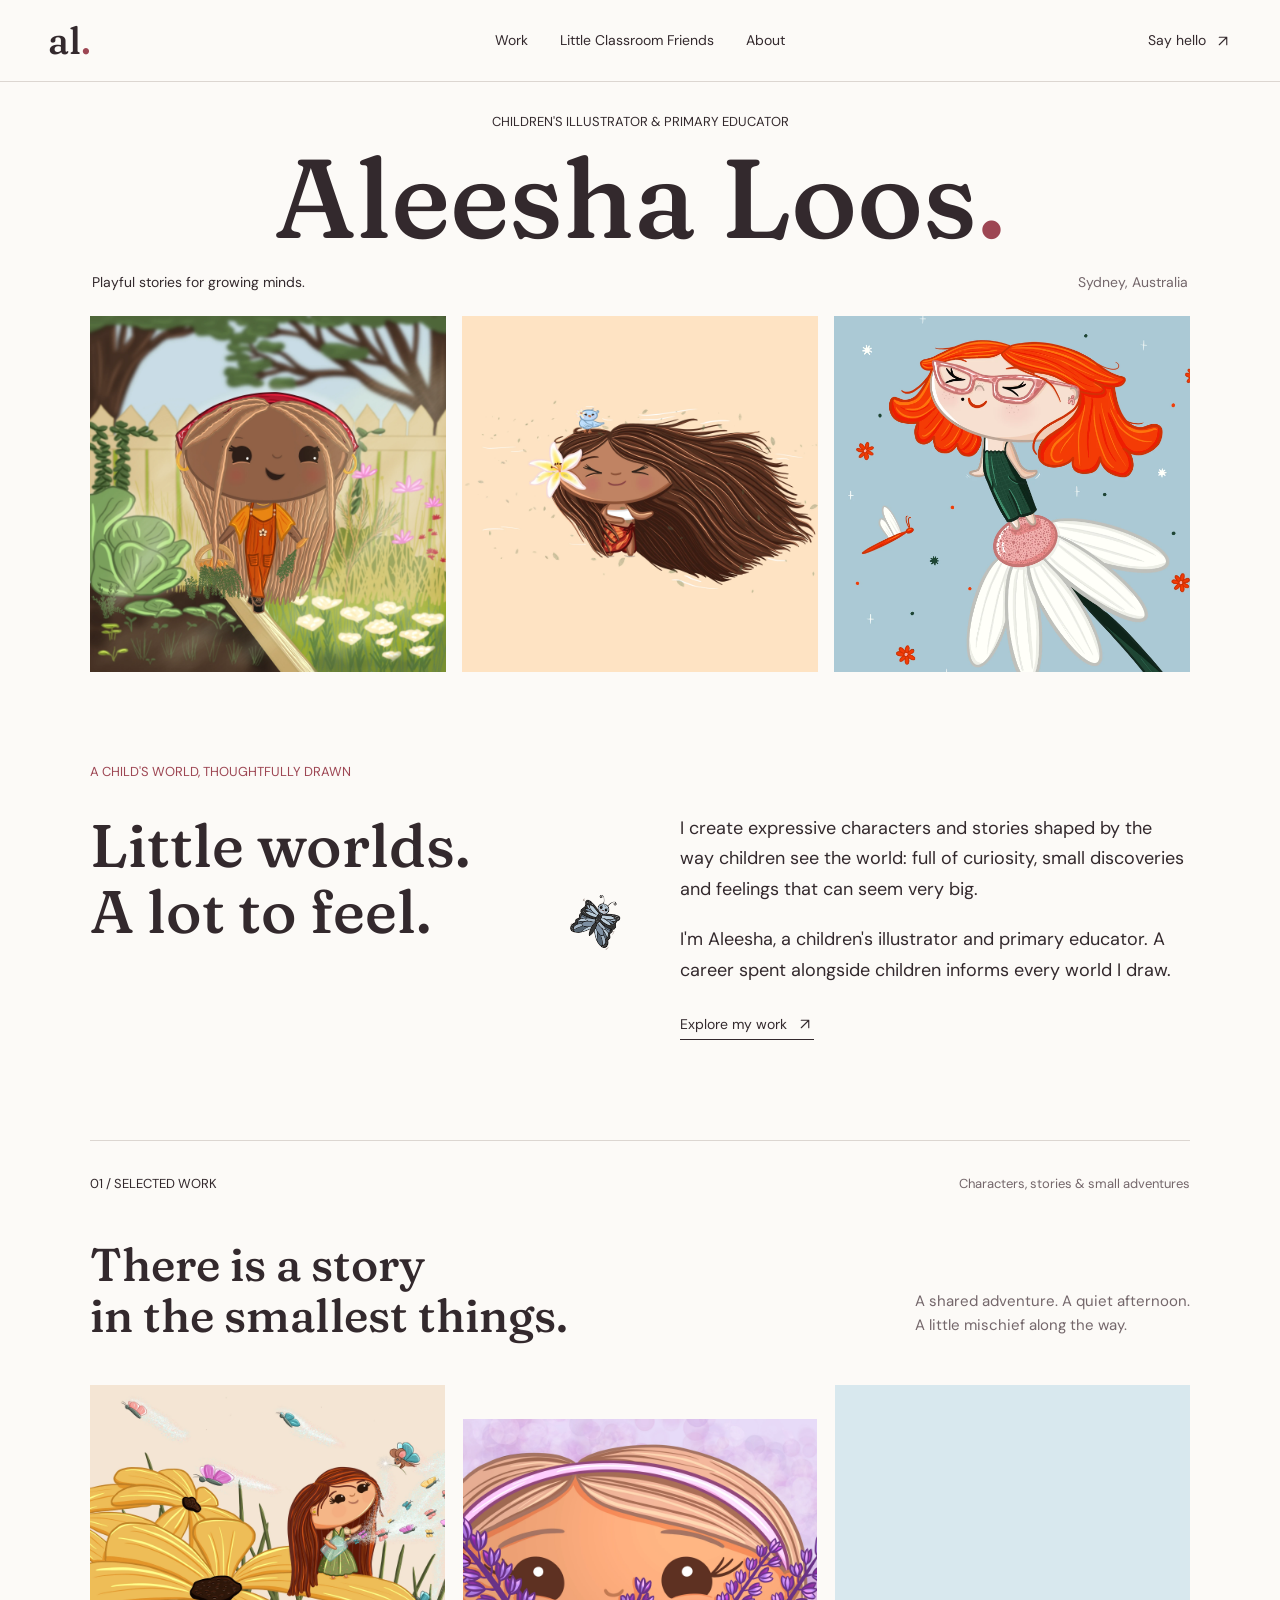
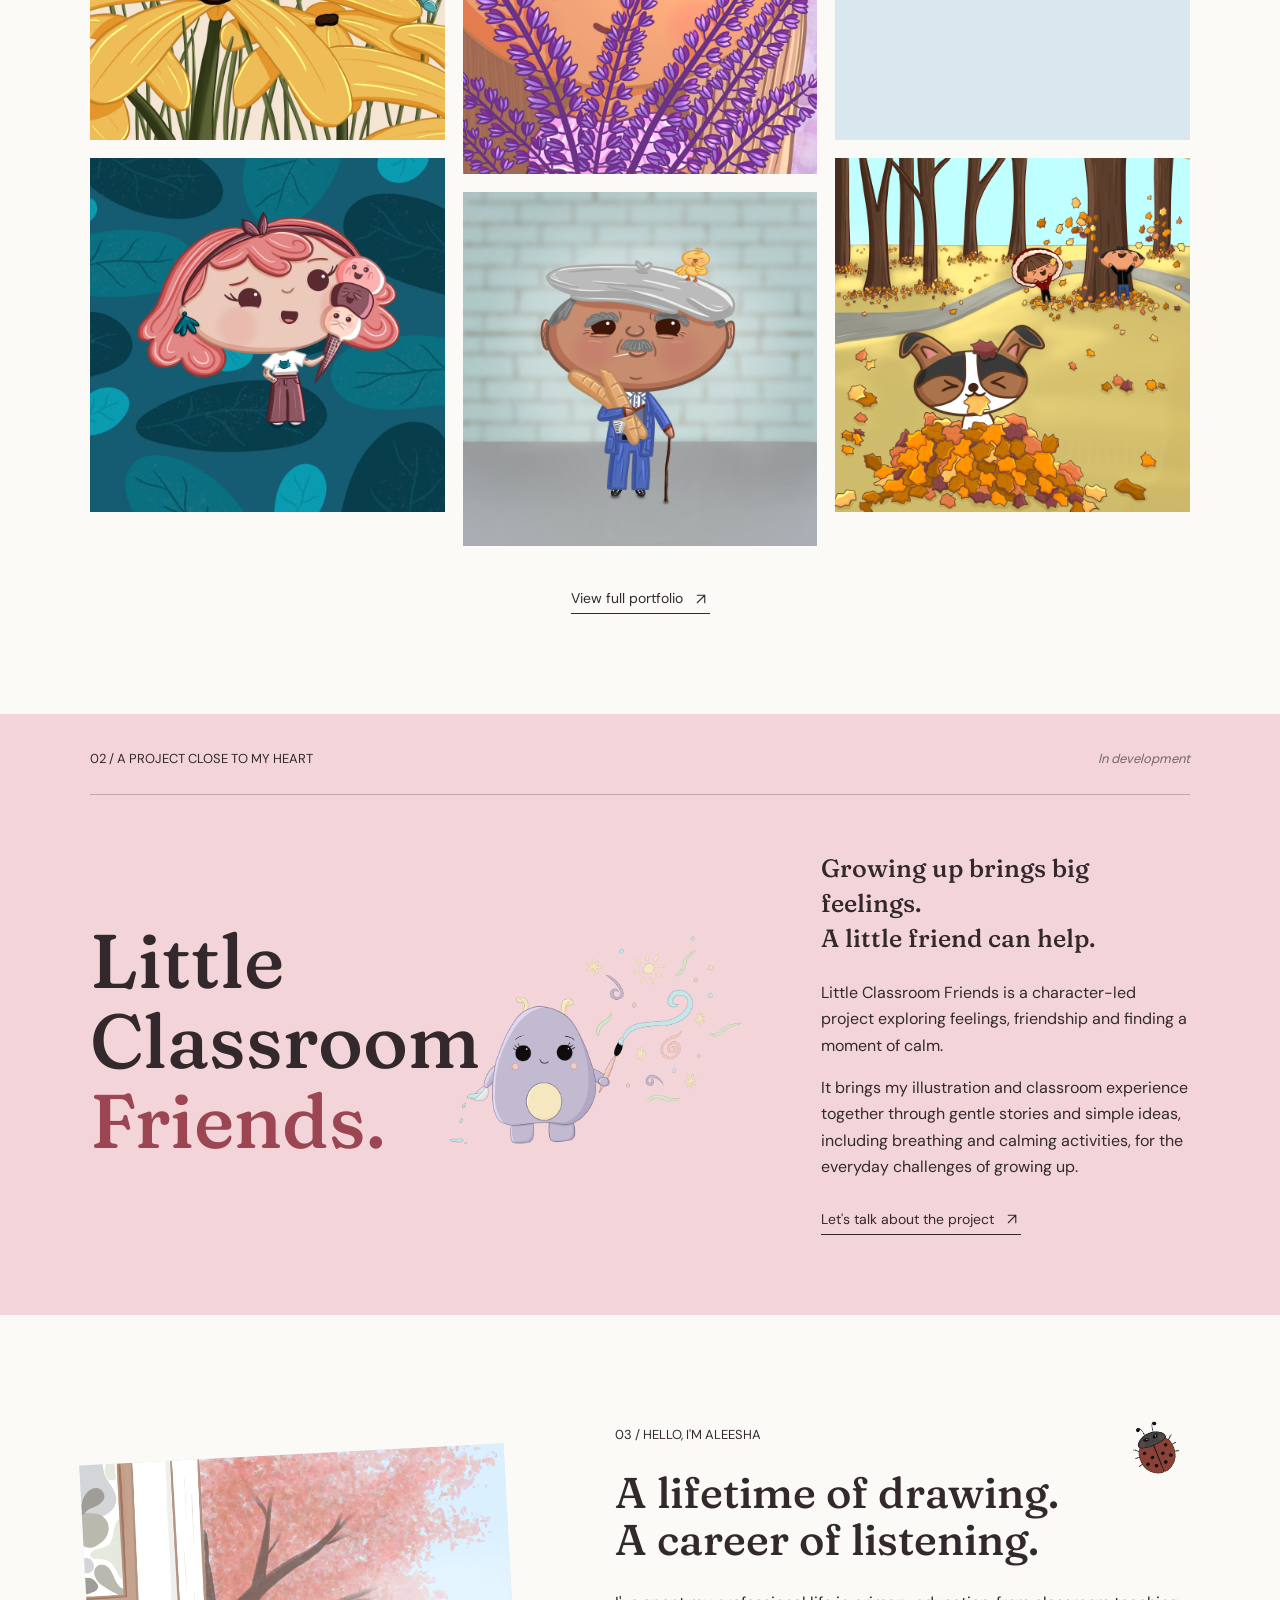
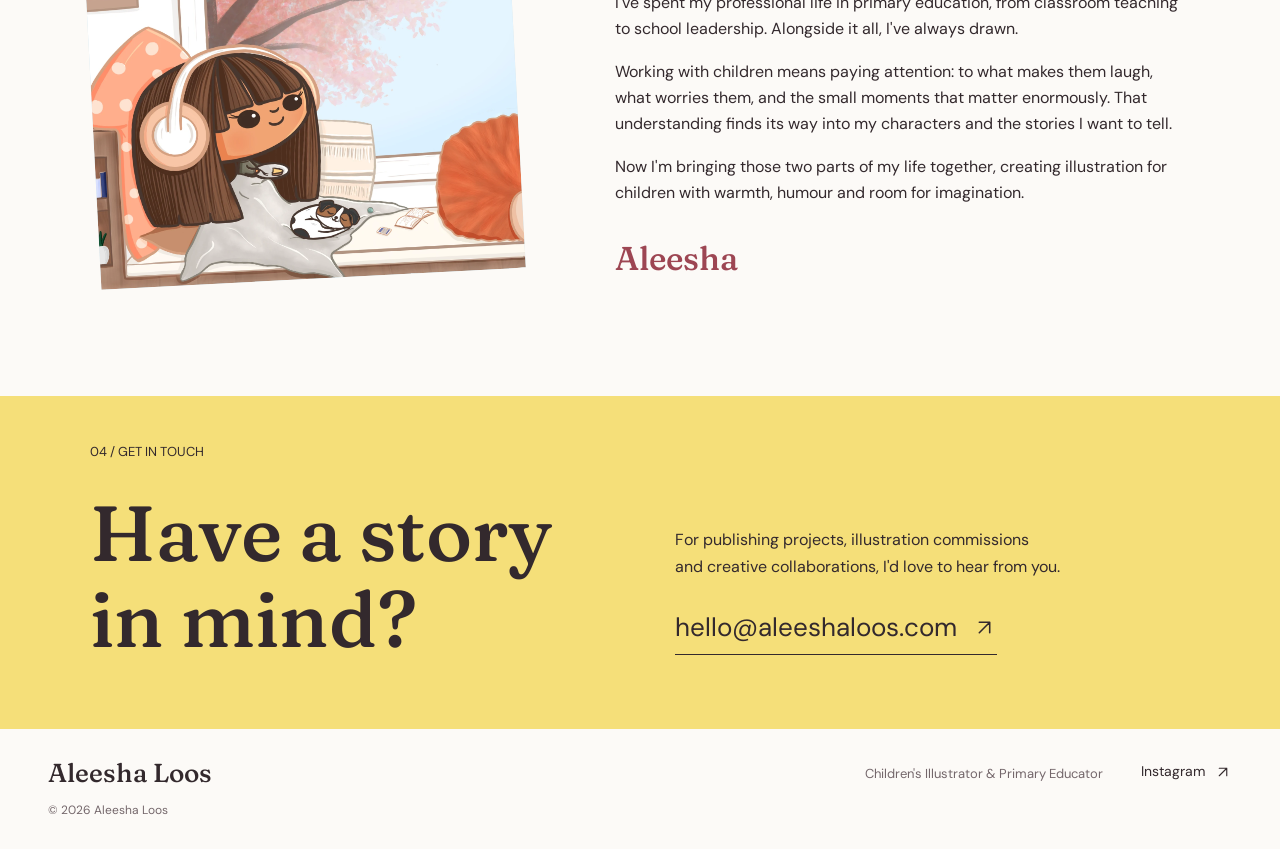
==== commit c34597ba: "Add portfolio and commission guide pages" ====
--- a/index.html
+++ b/index.html
@@ -9,14 +9,16 @@
   <link rel="icon" type="image/svg+xml" href="favicon.svg" />
   <link rel="preload" href="assets/fonts/fraunces-medium.ttf" as="font" type="font/ttf" crossorigin />
   <link rel="preload" href="assets/fonts/dm-sans-regular.ttf" as="font" type="font/ttf" crossorigin />
-  <link rel="stylesheet" href="styles.css" />
-  <script src="script.js" defer></script>
+  <link rel="stylesheet" href="styles.css?v=20260913-3" />
+  <script src="script.js?v=20260913-3" defer></script>
 </head>
 <body>
   <a class="skip-link" href="#main">Skip to content</a>
   <!-- Icons from Lucide, ISC licence. -->
   <svg class="icon-definitions" xmlns="http://www.w3.org/2000/svg" aria-hidden="true">
     <symbol id="arrow-up-right" viewBox="0 0 24 24"><path d="M7 7h10v10M7 17 17 7"/></symbol>
+    <symbol id="chevron-left" viewBox="0 0 24 24"><path d="m15 18-6-6 6-6"/></symbol>
+    <symbol id="chevron-right" viewBox="0 0 24 24"><path d="m9 18 6-6-6-6"/></symbol>
     <symbol id="close" viewBox="0 0 24 24"><path d="M18 6 6 18m0-12 12 12"/></symbol>
   </svg>
   <header class="site-header">
@@ -55,6 +57,7 @@
 <figure class="work-item"><button type="button" class="art-button" aria-label="View ice cream illustration"><span class="art-window portfolio-art"><img src="assets/portfolio/work-04.webp" alt="A cheerful pink-haired ice-cream seller carrying three smiling scoops." loading="lazy" decoding="async" /></span><span class="view-art" aria-hidden="true"><svg class="icon" aria-hidden="true"><use href="#arrow-up-right"/></svg></span></button></figure>
 <figure class="work-item"><button type="button" class="art-button" aria-label="View baker illustration"><span class="art-window portfolio-art"><img src="assets/portfolio/work-05.webp" alt="A smiling neighbourhood baker carrying baguettes beneath a silver tray." loading="lazy" decoding="async" /></span><span class="view-art" aria-hidden="true"><svg class="icon" aria-hidden="true"><use href="#arrow-up-right"/></svg></span></button></figure>
 <figure class="work-item"><button type="button" class="art-button" aria-label="View autumn illustration"><span class="art-window portfolio-art"><img src="assets/portfolio/work-06.webp" alt="A dog hiding in a heap of autumn leaves while two children play among the trees." loading="lazy" decoding="async" /></span><span class="view-art" aria-hidden="true"><svg class="icon" aria-hidden="true"><use href="#arrow-up-right"/></svg></span></button></figure></div>
+      <div class="portfolio-more"><a class="text-link" href="portfolio/">View full portfolio <svg class="icon" aria-hidden="true"><use href="#arrow-up-right"/></svg></a></div>
     </section>
     <section class="friends-section" id="little-classroom-friends" aria-labelledby="friends-title">
       <div class="section-wrap friends-inner">
@@ -100,8 +103,9 @@
     <p class="copyright">&copy; 2026 Aleesha Loos</p>
   </footer>
   <dialog class="art-dialog" aria-label="Artwork preview">
-    <div class="dialog-toolbar"><button type="button" class="icon-button dialog-close" aria-label="Close illustration" title="Close illustration"><svg class="icon" aria-hidden="true"><use href="#close"/></svg></button></div>
+    <div class="dialog-toolbar"><div class="dialog-navigation"><button type="button" class="icon-button dialog-previous" aria-label="Previous illustration" title="Previous illustration"><svg class="icon" aria-hidden="true"><use href="#chevron-left"/></svg></button><span class="dialog-count" aria-live="polite"></span><button type="button" class="icon-button dialog-next" aria-label="Next illustration" title="Next illustration"><svg class="icon" aria-hidden="true"><use href="#chevron-right"/></svg></button></div><button type="button" class="icon-button dialog-close" aria-label="Close illustration" title="Close illustration"><svg class="icon" aria-hidden="true"><use href="#close"/></svg></button></div>
     <div class="dialog-art"></div>
+    <div class="dialog-copy" hidden><h2 class="dialog-title"></h2><p class="dialog-description"></p></div>
   </dialog>
 </body>
 </html>
--- a/styles.css
+++ b/styles.css
@@ -63,6 +63,7 @@
 .work-heading>p{font-size:15px;color:var(--muted);max-width:330px;padding-bottom:3px}
 .story-grid{display:grid;grid-template-columns:repeat(3,minmax(0,1fr));gap:18px}
 .story-grid .work-item:nth-child(2),.story-grid .work-item:nth-child(5){transform:translateY(34px)}
+.portfolio-more{display:flex;justify-content:center;margin-top:76px}
 .friends-section{background:var(--pink);position:relative}
 .friends-inner{position:relative;padding:34px 0 80px}
 .friends-inner .section-topline{padding-bottom:24px;border-bottom:1px solid #c6a6ad}
@@ -100,10 +101,64 @@
 .site-footer .copyright{grid-column:1/-1;font-size:12px}
 .art-dialog{padding:14px 18px 18px;border:0;background:var(--paper);color:var(--ink);max-width:calc(100% - 24px);max-height:calc(100dvh - 24px);width:max-content;margin:auto;overflow:auto}
 .art-dialog::backdrop{background:rgb(30 25 28 / 88%)}
-.dialog-toolbar{display:flex;align-items:center;justify-content:flex-end;margin-bottom:10px;font-size:14px}
+.dialog-toolbar{display:flex;align-items:center;justify-content:space-between;margin-bottom:10px;font-size:14px}
+.dialog-navigation{display:flex;align-items:center;gap:2px}
+.dialog-count{min-width:48px;text-align:center;color:var(--muted);font-size:12px}
 .icon-button{display:grid;place-items:center;flex-shrink:0;background:transparent;border:0;width:44px;height:44px;cursor:pointer}
 .icon-button:hover{background:var(--pink)}
 .dialog-art{width:min(600px,calc(100vw - 60px),calc((100dvh - 110px) * .8))}
+.dialog-copy{max-width:600px;padding:16px 4px 3px;border-top:1px solid var(--line)}
+.dialog-copy h2{font-size:27px;margin-bottom:7px}
+.dialog-copy p{color:var(--muted);font-size:14px}
+
+/* Portfolio */
+.inner-header .wordmark{font-size:34px}
+.page-hero{padding:78px 0 68px;border-bottom:1px solid var(--line)}
+.page-hero-grid{display:grid;grid-template-columns:1.25fr .75fr;gap:80px;align-items:end}
+.page-hero h1{font-size:76px;margin:18px 0 0;max-width:900px}
+.page-hero-copy{font-size:18px;color:var(--muted);padding-bottom:8px}
+.portfolio-page{padding:58px 0 110px}
+.portfolio-page-grid{display:grid;grid-template-columns:repeat(3,minmax(0,1fr));gap:58px 18px}
+.portfolio-entry:nth-child(3n+2){transform:translateY(28px)}
+.portfolio-meta{padding-top:13px;display:flex;justify-content:space-between;gap:18px;align-items:baseline}
+.portfolio-meta h2{font-family:var(--sans);font-size:15px;line-height:1.4;font-weight:400}
+.portfolio-meta p{color:var(--muted);font-size:12px;white-space:nowrap}
+.portfolio-placeholder{aspect-ratio:1/1;display:flex;flex-direction:column;justify-content:space-between;padding:26px;background:var(--blue);border:1px solid rgb(51 41 45 / 8%)}
+.portfolio-placeholder.pink{background:var(--pink)}
+.portfolio-placeholder.yellow{background:var(--yellow)}
+.portfolio-placeholder span{font-size:12px;text-transform:uppercase}
+.portfolio-placeholder strong{font-family:var(--serif);font-weight:500;font-size:34px;line-height:1.1;max-width:8ch}
+.portfolio-close{margin-top:92px;padding-top:42px;border-top:1px solid var(--line);display:flex;justify-content:space-between;gap:40px;align-items:end}
+.portfolio-close h2{font-size:45px}
+
+/* Commission guide */
+.rates-body{background:#f9f6f2}
+.rates-hero{padding:72px 0 74px;background:var(--yellow)}
+.rates-hero .page-hero-grid{align-items:start}
+.rates-hero h1{font-size:82px;margin-top:17px}
+.rates-stamp{font-family:var(--serif);font-size:25px;line-height:1.3;margin-bottom:20px}
+.rates-intro{font-size:17px;line-height:1.75}
+.rates-content{padding:72px 0 110px}
+.rates-section{display:grid;grid-template-columns:.62fr 1.38fr;gap:80px;padding:54px 0;border-top:1px solid var(--line)}
+.rates-section:first-child{padding-top:0;border-top:0}
+.rates-section h2{font-size:42px}
+.rates-section-lead{color:var(--muted);font-size:14px;margin-top:14px}
+.rate-list{border-top:1px solid var(--ink)}
+.rate-row{display:grid;grid-template-columns:1fr auto;gap:30px;padding:21px 0;border-bottom:1px solid var(--line);align-items:baseline}
+.rate-row h3{font-family:var(--serif);font-size:23px;font-weight:500}
+.rate-row p{font-size:14px;color:var(--muted);margin-top:5px}
+.rate-row strong{font-weight:400;font-size:16px;white-space:nowrap}
+.guide-copy{font-size:17px;line-height:1.75}
+.guide-copy p+p{margin-top:19px}
+.guide-points{display:grid;grid-template-columns:1fr 1fr;gap:16px 38px;list-style:none;padding:0;margin:0}
+.guide-points li{padding:16px 0;border-top:1px solid var(--line)}
+.guide-points strong{display:block;font-family:var(--serif);font-size:21px;font-weight:500;margin-bottom:4px}
+.guide-points span{font-size:14px;color:var(--muted)}
+.rates-note{background:var(--pink);padding:38px 42px;margin-top:28px}
+.rates-note h2{font-size:34px;margin-bottom:12px}
+.rates-note p{font-size:15px}
+.rates-cta{margin-top:70px;padding:50px 0 0;border-top:1px solid var(--line);display:grid;grid-template-columns:1fr 1fr;gap:60px;align-items:end}
+.rates-cta h2{font-size:54px}
 @media(min-width:1000px) and (max-height:820px){.masthead,.opening-gallery{max-width:930px}.masthead{padding-top:22px}h1{font-size:94px}.site-header{min-height:70px}.introduction{padding-top:66px}}
 @media(min-width:1600px){.masthead,.opening-gallery{max-width:1180px}.introduction{padding-top:80px}}
 @media(max-width:1199px){.masthead,.opening-gallery{width:calc(100% - 96px)}h1{font-size:94px}.intro-layout,.friends-layout{gap:48px}.friends-layout h2{font-size:64px}.about-section{gap:55px}.about-copy h2{font-size:38px}.contact-inner h2{font-size:66px}.email-link{font-size:22px}}
@@ -112,3 +167,5 @@
 @media(max-width:370px){h1{font-size:44px}.friends-layout h2{font-size:50px}.email-link{font-size:19px}.site-header nav{font-size:12px}.masthead .eyebrow{font-size:10px}}
 @media(prefers-reduced-motion:reduce){html{scroll-behavior:auto}*,*:before,*:after{transition:none!important;animation:none!important}}
 @media(max-width:600px){.friends-layout h2 br:first-child{display:block}}
+@media(max-width:850px){.page-hero-grid{gap:40px}.page-hero h1,.rates-hero h1{font-size:62px}.rates-section{gap:42px}.portfolio-page-grid{grid-template-columns:repeat(2,minmax(0,1fr))}.portfolio-entry:nth-child(3n+2){transform:none}.portfolio-entry:nth-child(even){transform:translateY(24px)}}
+@media(max-width:600px){.portfolio-more{margin-top:26px}.page-hero,.rates-hero{padding:46px 0 48px}.page-hero-grid{grid-template-columns:1fr;gap:28px}.page-hero h1,.rates-hero h1{font-size:48px;white-space:normal;margin-top:13px}.page-hero-copy,.rates-intro{font-size:16px}.portfolio-page{padding:38px 0 72px}.portfolio-page-grid{grid-template-columns:1fr;gap:44px}.portfolio-entry:nth-child(even){transform:none}.portfolio-meta{padding-top:10px}.portfolio-placeholder{padding:22px}.portfolio-close{margin-top:62px;padding-top:34px;display:block}.portfolio-close h2{font-size:37px;margin-bottom:24px}.rates-section{grid-template-columns:1fr;gap:28px;padding:42px 0}.rates-section h2{font-size:36px}.guide-points{grid-template-columns:1fr}.rate-row{gap:18px}.rate-row h3{font-size:21px}.rate-row strong{font-size:15px}.rates-note{padding:28px 24px}.rates-cta{grid-template-columns:1fr;gap:26px;margin-top:50px}.rates-cta h2{font-size:45px}}
